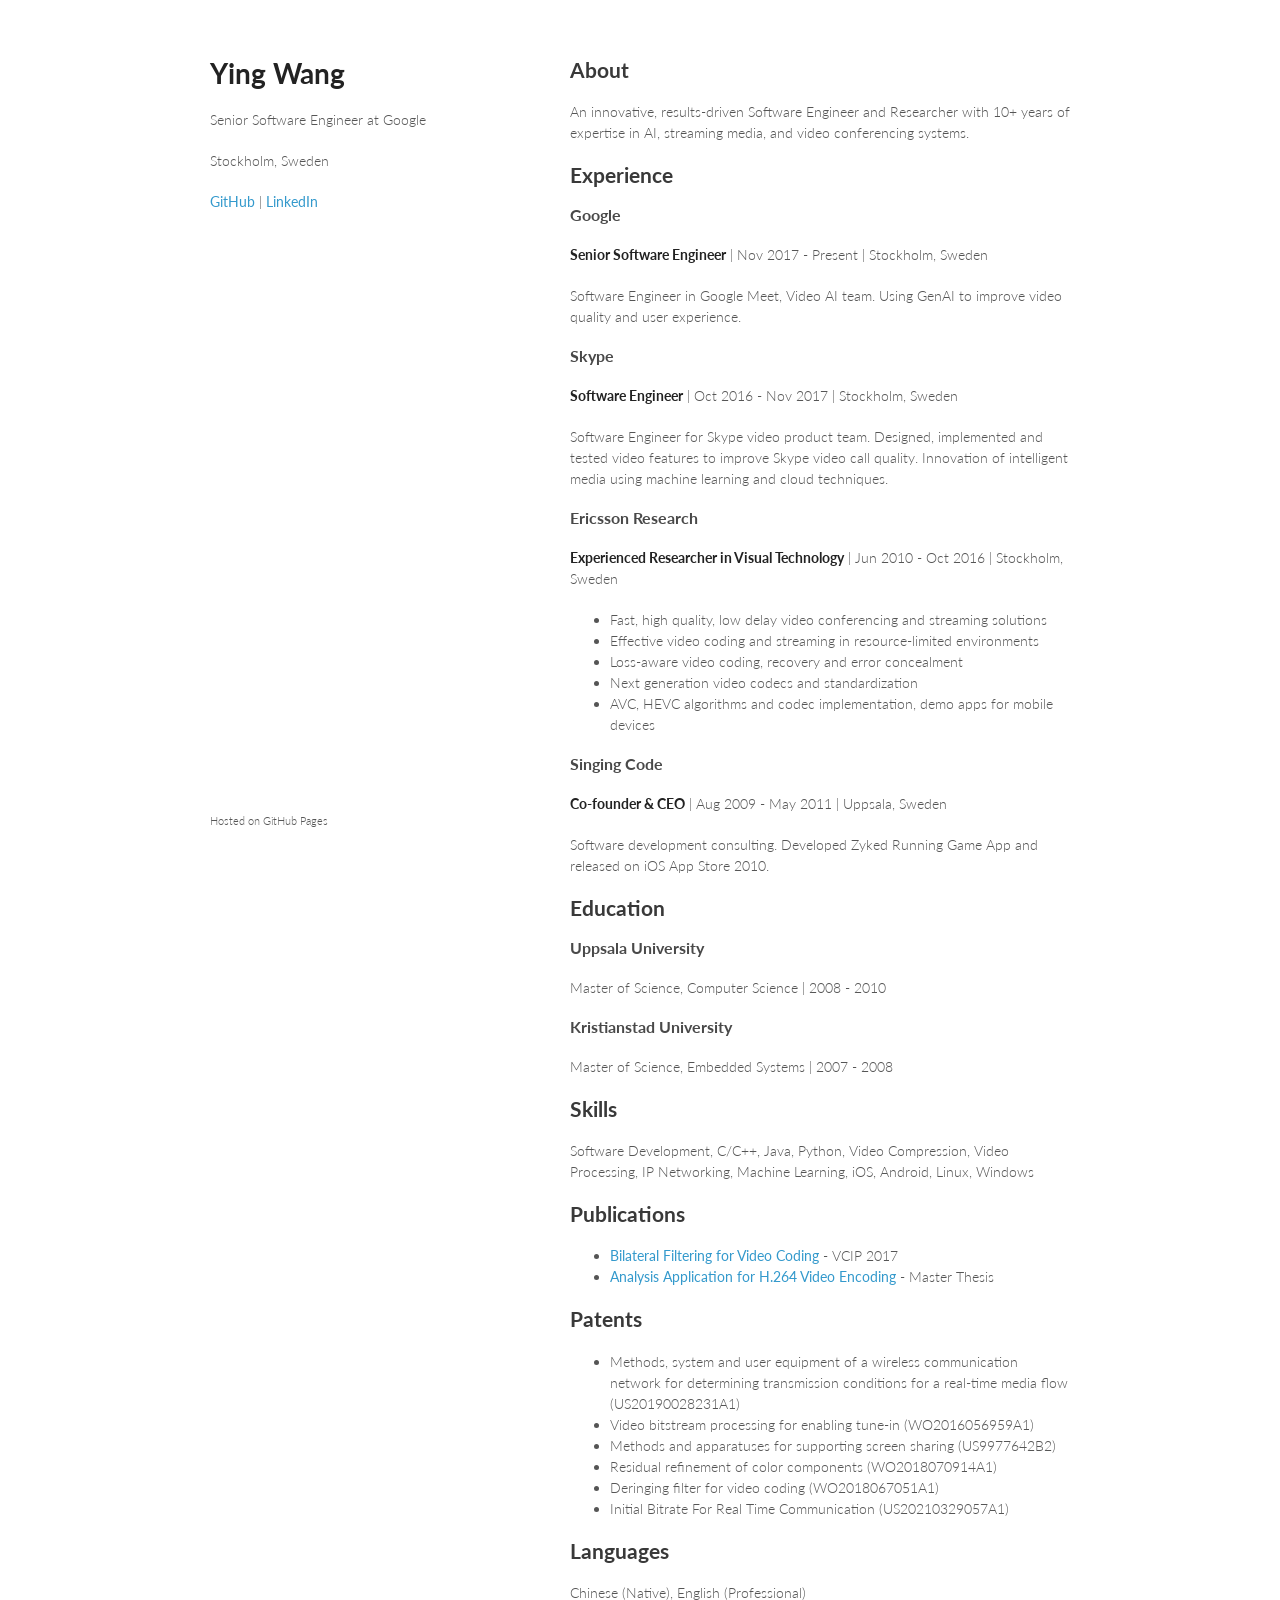
==== index.html @ f63a9520 "Remove bold from VCIP link so it shows as blue link color Co-Authored-By: Claude Opus 4.6 <noreply@a" ====
<!doctype html>
<html>
  <head>
    <meta charset="utf-8">
    <meta http-equiv="X-UA-Compatible" content="chrome=1">
    <title>Ying Wang - Senior Software Engineer at Google</title>

    <link rel="stylesheet" href="stylesheets/styles.css">
    <link rel="stylesheet" href="stylesheets/pygment_trac.css">
    <meta name="viewport" content="width=device-width, initial-scale=1, user-scalable=no">
    <meta name="description" content="Ying Wang - Senior Software Engineer at Google specializing in AI, streaming media, and video conferencing systems.">
    <!--[if lt IE 9]>
    <script src="//html5shiv.googlecode.com/svn/trunk/html5.js"></script>
    <![endif]-->
    <script async src="https://pagead2.googlesyndication.com/pagead/js/adsbygoogle.js?client=ca-pub-5454343993694013"
     crossorigin="anonymous"></script>
  </head>
  <body>
    <div class="wrapper">
      <header>
        <h1>Ying Wang</h1>
        <p>Senior Software Engineer at Google</p>
        <p>Stockholm, Sweden</p>

        <p class="view"><a href="https://github.com/yingwang">GitHub</a> | <a href="https://www.linkedin.com/in/yingwanggg/">LinkedIn</a></p>
      </header>
      <section>
        <h2>About</h2>
        <p>An innovative, results-driven Software Engineer and Researcher with 10+ years of expertise in AI, streaming media, and video conferencing systems.</p>

        <h2>Experience</h2>

        <h3>Google</h3>
        <p><strong>Senior Software Engineer</strong> | Nov 2017 - Present | Stockholm, Sweden</p>
        <p>Software Engineer in Google Meet, Video AI team. Using GenAI to improve video quality and user experience.</p>

        <h3>Skype</h3>
        <p><strong>Software Engineer</strong> | Oct 2016 - Nov 2017 | Stockholm, Sweden</p>
        <p>Software Engineer for Skype video product team. Designed, implemented and tested video features to improve Skype video call quality. Innovation of intelligent media using machine learning and cloud techniques.</p>

        <h3>Ericsson Research</h3>
        <p><strong>Experienced Researcher in Visual Technology</strong> | Jun 2010 - Oct 2016 | Stockholm, Sweden</p>
        <ul>
          <li>Fast, high quality, low delay video conferencing and streaming solutions</li>
          <li>Effective video coding and streaming in resource-limited environments</li>
          <li>Loss-aware video coding, recovery and error concealment</li>
          <li>Next generation video codecs and standardization</li>
          <li>AVC, HEVC algorithms and codec implementation, demo apps for mobile devices</li>
        </ul>

        <h3>Singing Code</h3>
        <p><strong>Co-founder & CEO</strong> | Aug 2009 - May 2011 | Uppsala, Sweden</p>
        <p>Software development consulting. Developed Zyked Running Game App and released on iOS App Store 2010.</p>

        <h2>Education</h2>

        <h3>Uppsala University</h3>
        <p>Master of Science, Computer Science | 2008 - 2010</p>

        <h3>Kristianstad University</h3>
        <p>Master of Science, Embedded Systems | 2007 - 2008</p>

        <h2>Skills</h2>
        <p>Software Development, C/C++, Java, Python, Video Compression, Video Processing, IP Networking, Machine Learning, iOS, Android, Linux, Windows</p>

        <h2>Publications</h2>
        <ul>
          <li><a href="https://ieeexplore.ieee.org/document/8305038">Bilateral Filtering for Video Coding</a> - VCIP 2017</li>
          <li><a href="https://www.diva-portal.org/smash/get/diva2:369751/FULLTEXT01.pdf">Analysis Application for H.264 Video Encoding</a> - Master Thesis</li>
        </ul>

        <h2>Patents</h2>
        <ul>
          <li>Methods, system and user equipment of a wireless communication network for determining transmission conditions for a real-time media flow (US20190028231A1)</li>
          <li>Video bitstream processing for enabling tune-in (WO2016056959A1)</li>
          <li>Methods and apparatuses for supporting screen sharing (US9977642B2)</li>
          <li>Residual refinement of color components (WO2018070914A1)</li>
          <li>Deringing filter for video coding (WO2018067051A1)</li>
          <li>Initial Bitrate For Real Time Communication (US20210329057A1)</li>
        </ul>

        <h2>Languages</h2>
        <p>Chinese (Native), English (Professional)</p>

      </section>
      <footer>
        <p><small>Hosted on GitHub Pages</small></p>
      </footer>
    </div>
    <script src="javascripts/scale.fix.js"></script>
  </body>
</html>
---- stylesheets/styles.css ----
@import url(https://fonts.googleapis.com/css?family=Lato:300italic,700italic,300,700);

body {
  padding:50px;
  font:14px/1.5 Lato, "Helvetica Neue", Helvetica, Arial, sans-serif;
  color:#555;
  font-weight:300;
}

h1, h2, h3, h4, h5, h6 {
  color:#222;
  margin:0 0 20px;
}

p, ul, ol, table, pre, dl {
  margin:0 0 20px;
}

h1, h2, h3 {
  line-height:1.1;
}

h1 {
  font-size:28px;
}

h2 {
  color:#393939;
}

h3, h4, h5, h6 {
  color:#494949;
}

a {
  color:#39c;
  font-weight:400;
  text-decoration:none;
}

a small {
  font-size:11px;
  color:#555;
  margin-top:-0.6em;
  display:block;
}

.wrapper {
  width:860px;
  margin:0 auto;
}

blockquote {
  border-left:1px solid #e5e5e5;
  margin:0;
  padding:0 0 0 20px;
  font-style:italic;
}

code, pre {
  font-family:Monaco, Bitstream Vera Sans Mono, Lucida Console, Terminal;
  color:#333;
  font-size:12px;
}

pre {
  padding:8px 15px;
  background: #f8f8f8;  
  border-radius:5px;
  border:1px solid #e5e5e5;
  overflow-x: auto;
}

table {
  width:100%;
  border-collapse:collapse;
}

th, td {
  text-align:left;
  padding:5px 10px;
  border-bottom:1px solid #e5e5e5;
}

dt {
  color:#444;
  font-weight:700;
}

th {
  color:#444;
}

img {
  max-width:100%;
}

header {
  width:270px;
  float:left;
  position:fixed;
}

header ul {
  list-style:none;
  height:40px;
  
  padding:0;
  
  background: #eee;
  background: -moz-linear-gradient(top, #f8f8f8 0%, #dddddd 100%);
  background: -webkit-gradient(linear, left top, left bottom, color-stop(0%,#f8f8f8), color-stop(100%,#dddddd));
  background: -webkit-linear-gradient(top, #f8f8f8 0%,#dddddd 100%);
  background: -o-linear-gradient(top, #f8f8f8 0%,#dddddd 100%);
  background: -ms-linear-gradient(top, #f8f8f8 0%,#dddddd 100%);
  background: linear-gradient(top, #f8f8f8 0%,#dddddd 100%);
  
  border-radius:5px;
  border:1px solid #d2d2d2;
  box-shadow:inset #fff 0 1px 0, inset rgba(0,0,0,0.03) 0 -1px 0;
  width:270px;
}

header li {
  width:89px;
  float:left;
  border-right:1px solid #d2d2d2;
  height:40px;
}

header ul a {
  line-height:1;
  font-size:11px;
  color:#666;
  display:block;
  text-align:center;
  padding-top:6px;
  height:40px;
}

strong {
  color:#222;
  font-weight:700;
}

header ul li + li {
  width:88px;
  border-left:1px solid #fff;
}

header ul li + li + li {
  border-right:none;
  width:89px;
}

header ul a strong {
  font-size:14px;
  display:block;
  color:#222;
}

section {
  width:500px;
  float:right;
  padding-bottom:50px;
}

small {
  font-size:11px;
}

hr {
  border:0;
  background:#e5e5e5;
  height:1px;
  margin:0 0 20px;
}

footer {
  width:270px;
  float:left;
  position:fixed;
  bottom:50px;
}

@media print, screen and (max-width: 960px) {
  
  div.wrapper {
    width:auto;
    margin:0;
  }
  
  header, section, footer {
    float:none;
    position:static;
    width:auto;
  }
  
  header {
    padding-right:320px;
  }
  
  section {
    border:1px solid #e5e5e5;
    border-width:1px 0;
    padding:20px 0;
    margin:0 0 20px;
  }
  
  header a small {
    display:inline;
  }
  
  header ul {
    position:absolute;
    right:50px;
    top:52px;
  }
}

@media print, screen and (max-width: 720px) {
  body {
    word-wrap:break-word;
  }
  
  header {
    padding:0;
  }
  
  header ul, header p.view {
    position:static;
  }
  
  pre, code {
    word-wrap:normal;
  }
}

@media print, screen and (max-width: 480px) {
  body {
    padding:15px;
  }
  
  header ul {
    display:none;
  }
}

@media print {
  body {
    padding:0.4in;
    font-size:12pt;
    color:#444;
  }
}
---- stylesheets/pygment_trac.css ----
.highlight  { background: #ffffff; }
.highlight .c { color: #999988; font-style: italic } /* Comment */
.highlight .err { color: #a61717; background-color: #e3d2d2 } /* Error */
.highlight .k { font-weight: bold } /* Keyword */
.highlight .o { font-weight: bold } /* Operator */
.highlight .cm { color: #999988; font-style: italic } /* Comment.Multiline */
.highlight .cp { color: #999999; font-weight: bold } /* Comment.Preproc */
.highlight .c1 { color: #999988; font-style: italic } /* Comment.Single */
.highlight .cs { color: #999999; font-weight: bold; font-style: italic } /* Comment.Special */
.highlight .gd { color: #000000; background-color: #ffdddd } /* Generic.Deleted */
.highlight .gd .x { color: #000000; background-color: #ffaaaa } /* Generic.Deleted.Specific */
.highlight .ge { font-style: italic } /* Generic.Emph */
.highlight .gr { color: #aa0000 } /* Generic.Error */
.highlight .gh { color: #999999 } /* Generic.Heading */
.highlight .gi { color: #000000; background-color: #ddffdd } /* Generic.Inserted */
.highlight .gi .x { color: #000000; background-color: #aaffaa } /* Generic.Inserted.Specific */
.highlight .go { color: #888888 } /* Generic.Output */
.highlight .gp { color: #555555 } /* Generic.Prompt */
.highlight .gs { font-weight: bold } /* Generic.Strong */
.highlight .gu { color: #800080; font-weight: bold; } /* Generic.Subheading */
.highlight .gt { color: #aa0000 } /* Generic.Traceback */
.highlight .kc { font-weight: bold } /* Keyword.Constant */
.highlight .kd { font-weight: bold } /* Keyword.Declaration */
.highlight .kn { font-weight: bold } /* Keyword.Namespace */
.highlight .kp { font-weight: bold } /* Keyword.Pseudo */
.highlight .kr { font-weight: bold } /* Keyword.Reserved */
.highlight .kt { color: #445588; font-weight: bold } /* Keyword.Type */
.highlight .m { color: #009999 } /* Literal.Number */
.highlight .s { color: #d14 } /* Literal.String */
.highlight .na { color: #008080 } /* Name.Attribute */
.highlight .nb { color: #0086B3 } /* Name.Builtin */
.highlight .nc { color: #445588; font-weight: bold } /* Name.Class */
.highlight .no { color: #008080 } /* Name.Constant */
.highlight .ni { color: #800080 } /* Name.Entity */
.highlight .ne { color: #990000; font-weight: bold } /* Name.Exception */
.highlight .nf { color: #990000; font-weight: bold } /* Name.Function */
.highlight .nn { color: #555555 } /* Name.Namespace */
.highlight .nt { color: #000080 } /* Name.Tag */
.highlight .nv { color: #008080 } /* Name.Variable */
.highlight .ow { font-weight: bold } /* Operator.Word */
.highlight .w { color: #bbbbbb } /* Text.Whitespace */
.highlight .mf { color: #009999 } /* Literal.Number.Float */
.highlight .mh { color: #009999 } /* Literal.Number.Hex */
.highlight .mi { color: #009999 } /* Literal.Number.Integer */
.highlight .mo { color: #009999 } /* Literal.Number.Oct */
.highlight .sb { color: #d14 } /* Literal.String.Backtick */
.highlight .sc { color: #d14 } /* Literal.String.Char */
.highlight .sd { color: #d14 } /* Literal.String.Doc */
.highlight .s2 { color: #d14 } /* Literal.String.Double */
.highlight .se { color: #d14 } /* Literal.String.Escape */
.highlight .sh { color: #d14 } /* Literal.String.Heredoc */
.highlight .si { color: #d14 } /* Literal.String.Interpol */
.highlight .sx { color: #d14 } /* Literal.String.Other */
.highlight .sr { color: #009926 } /* Literal.String.Regex */
.highlight .s1 { color: #d14 } /* Literal.String.Single */
.highlight .ss { color: #990073 } /* Literal.String.Symbol */
.highlight .bp { color: #999999 } /* Name.Builtin.Pseudo */
.highlight .vc { color: #008080 } /* Name.Variable.Class */
.highlight .vg { color: #008080 } /* Name.Variable.Global */
.highlight .vi { color: #008080 } /* Name.Variable.Instance */
.highlight .il { color: #009999 } /* Literal.Number.Integer.Long */

.type-csharp .highlight .k { color: #0000FF }
.type-csharp .highlight .kt { color: #0000FF }
.type-csharp .highlight .nf { color: #000000; font-weight: normal }
.type-csharp .highlight .nc { color: #2B91AF }
.type-csharp .highlight .nn { color: #000000 }
.type-csharp .highlight .s { color: #A31515 }
.type-csharp .highlight .sc { color: #A31515 }
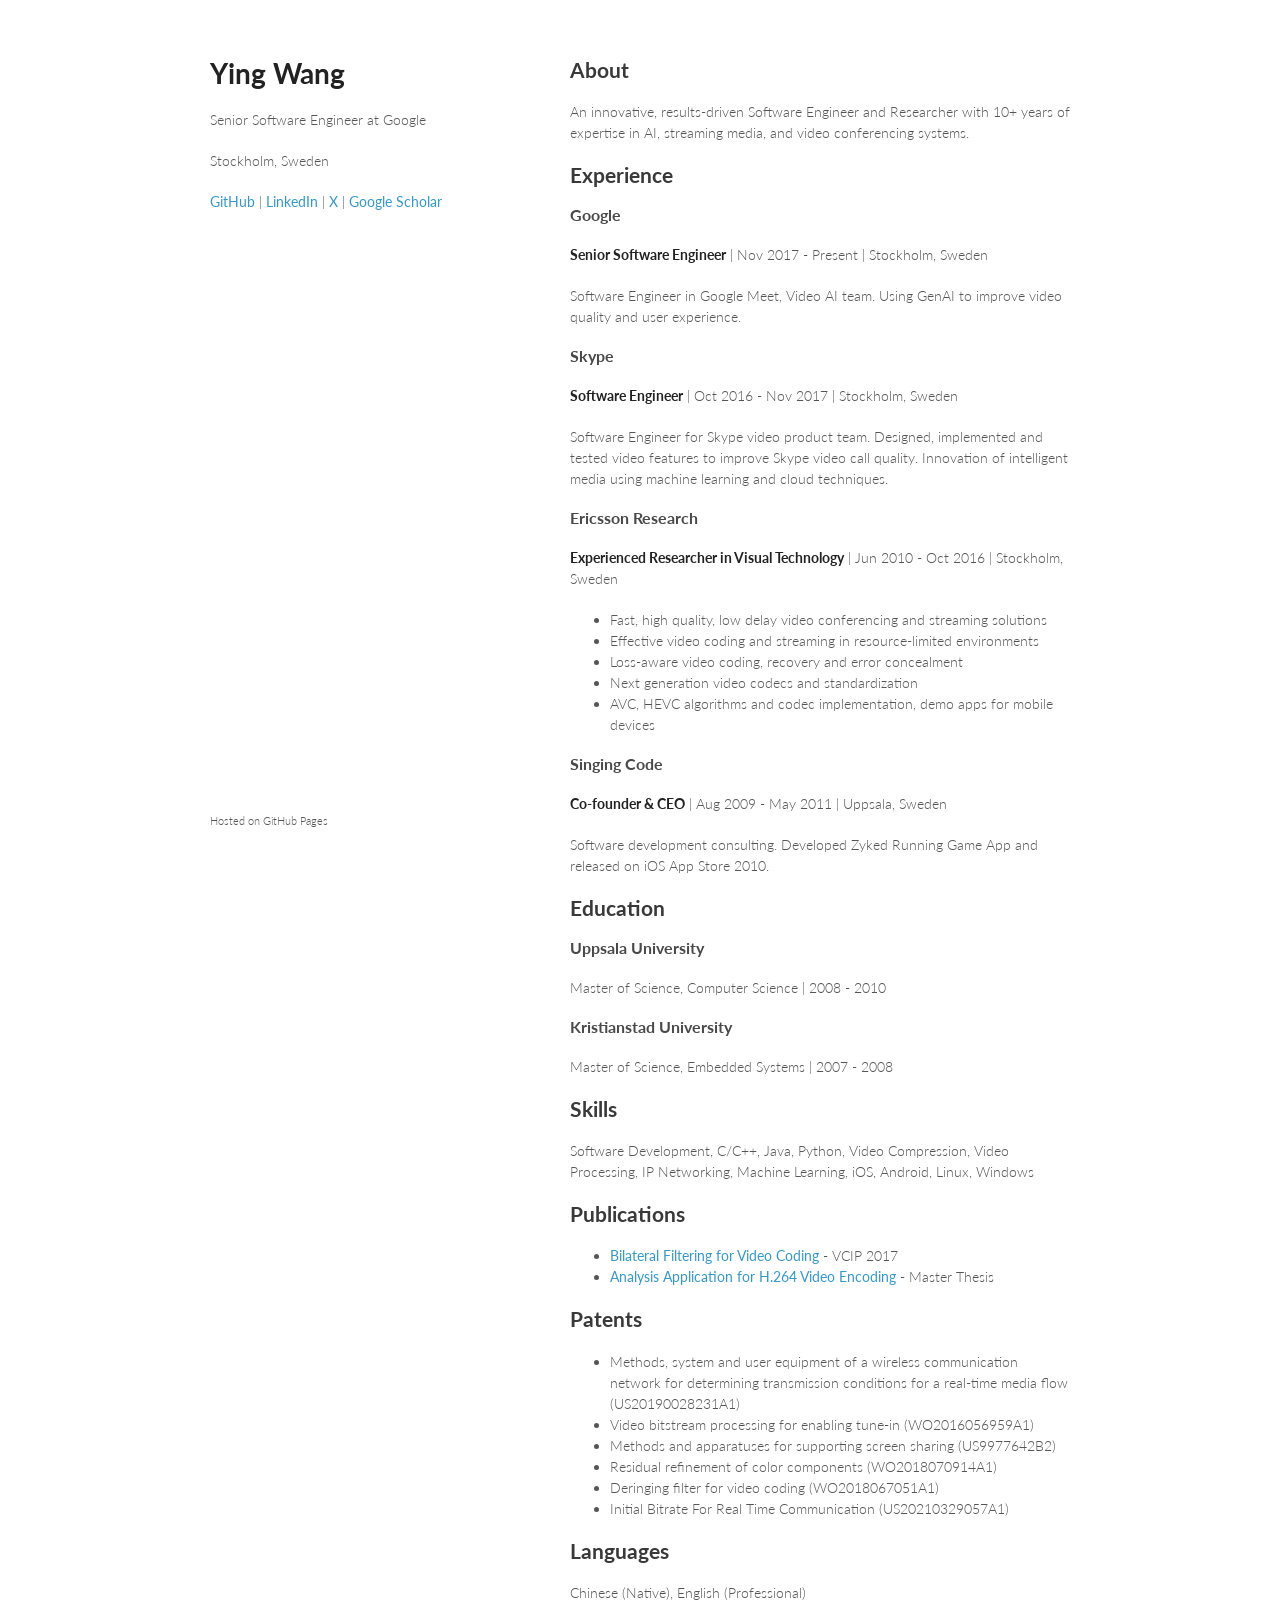
==== commit 52f9e074: "Add X and Google Scholar links to header Co-Authored-By: Claude Opus 4.6 <noreply@anthropic.com>" ====
--- a/index.html
+++ b/index.html
@@ -22,7 +22,7 @@
         <p>Senior Software Engineer at Google</p>
         <p>Stockholm, Sweden</p>
 
-        <p class="view"><a href="https://github.com/yingwang">GitHub</a> | <a href="https://www.linkedin.com/in/yingwanggg/">LinkedIn</a></p>
+        <p class="view"><a href="https://github.com/yingwang">GitHub</a> | <a href="https://www.linkedin.com/in/yingwanggg/">LinkedIn</a> | <a href="https://x.com/ying_wang">X</a> | <a href="https://scholar.google.com/citations?user=zUJfciUAAAAJ&hl=en">Google Scholar</a></p>
       </header>
       <section>
         <h2>About</h2>
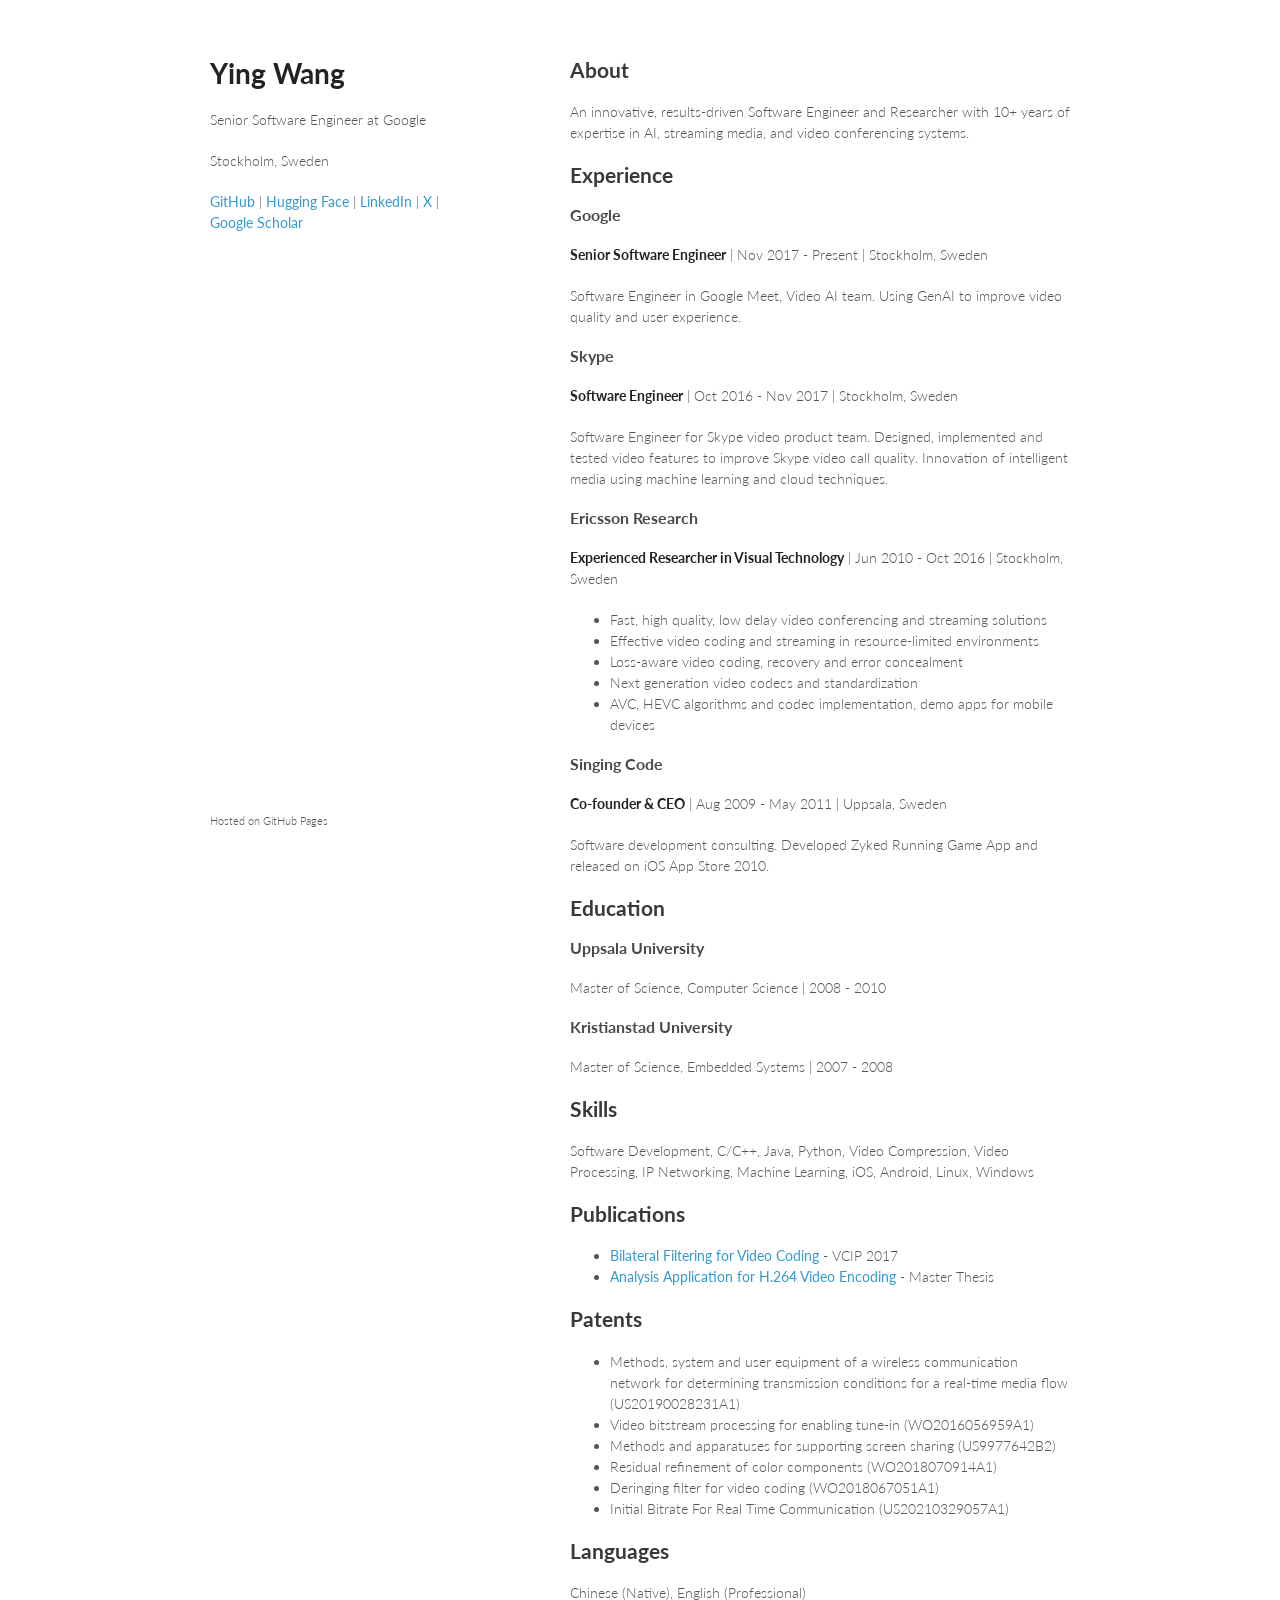
==== commit 58ba6c52: "Add Hugging Face profile link" ====
--- a/index.html
+++ b/index.html
@@ -22,7 +22,7 @@
         <p>Senior Software Engineer at Google</p>
         <p>Stockholm, Sweden</p>
 
-        <p class="view"><a href="https://github.com/yingwang">GitHub</a> | <a href="https://www.linkedin.com/in/yingwanggg/">LinkedIn</a> | <a href="https://x.com/ying_wang">X</a> | <a href="https://scholar.google.com/citations?user=zUJfciUAAAAJ&hl=en">Google Scholar</a></p>
+        <p class="view"><a href="https://github.com/yingwang">GitHub</a> | <a href="https://huggingface.co/xingqiwang">Hugging Face</a> | <a href="https://www.linkedin.com/in/yingwanggg/">LinkedIn</a> | <a href="https://x.com/ying_wang">X</a> | <a href="https://scholar.google.com/citations?user=zUJfciUAAAAJ&hl=en">Google Scholar</a></p>
       </header>
       <section>
         <h2>About</h2>
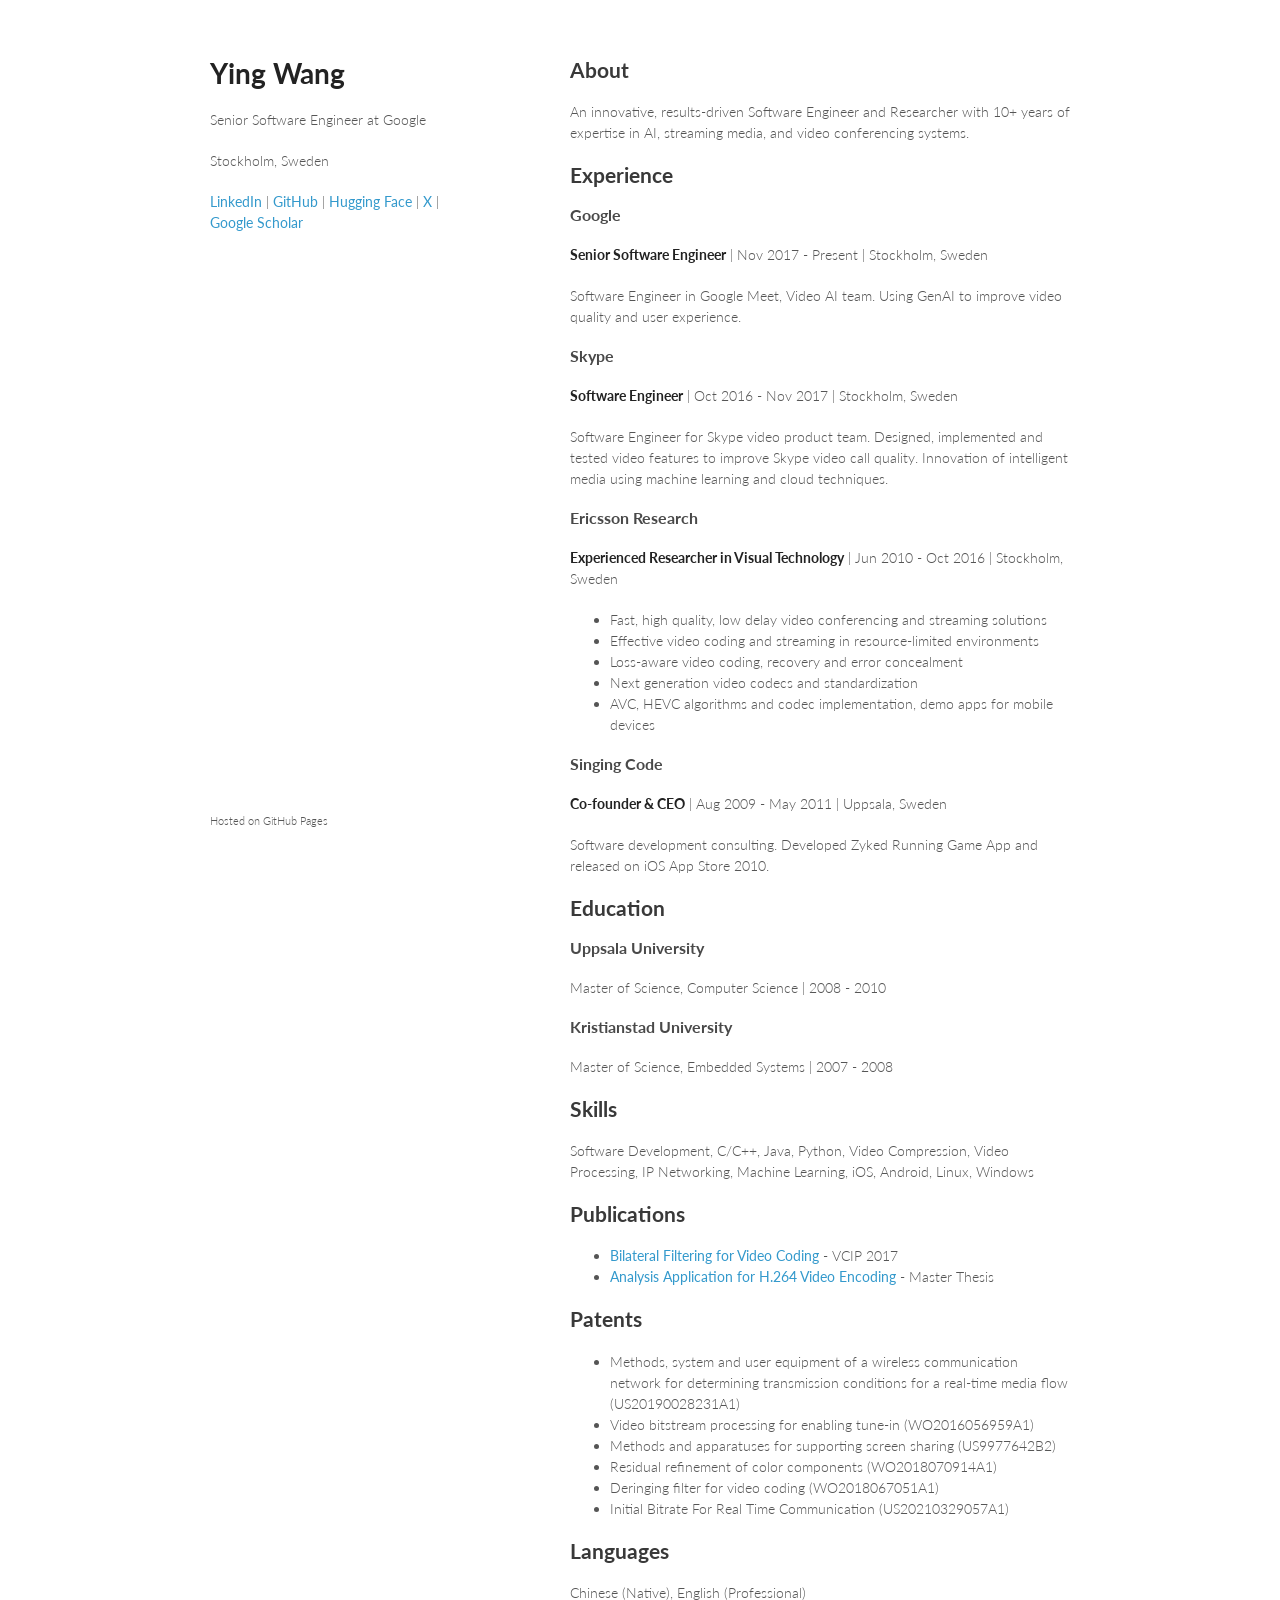
==== commit e2639481: "Reorder profile links: LinkedIn and GitHub first" ====
--- a/index.html
+++ b/index.html
@@ -22,7 +22,7 @@
         <p>Senior Software Engineer at Google</p>
         <p>Stockholm, Sweden</p>
 
-        <p class="view"><a href="https://github.com/yingwang">GitHub</a> | <a href="https://huggingface.co/xingqiwang">Hugging Face</a> | <a href="https://www.linkedin.com/in/yingwanggg/">LinkedIn</a> | <a href="https://x.com/ying_wang">X</a> | <a href="https://scholar.google.com/citations?user=zUJfciUAAAAJ&hl=en">Google Scholar</a></p>
+        <p class="view"><a href="https://www.linkedin.com/in/yingwanggg/">LinkedIn</a> | <a href="https://github.com/yingwang">GitHub</a> | <a href="https://huggingface.co/xingqiwang">Hugging Face</a> | <a href="https://x.com/ying_wang">X</a> | <a href="https://scholar.google.com/citations?user=zUJfciUAAAAJ&hl=en">Google Scholar</a></p>
       </header>
       <section>
         <h2>About</h2>
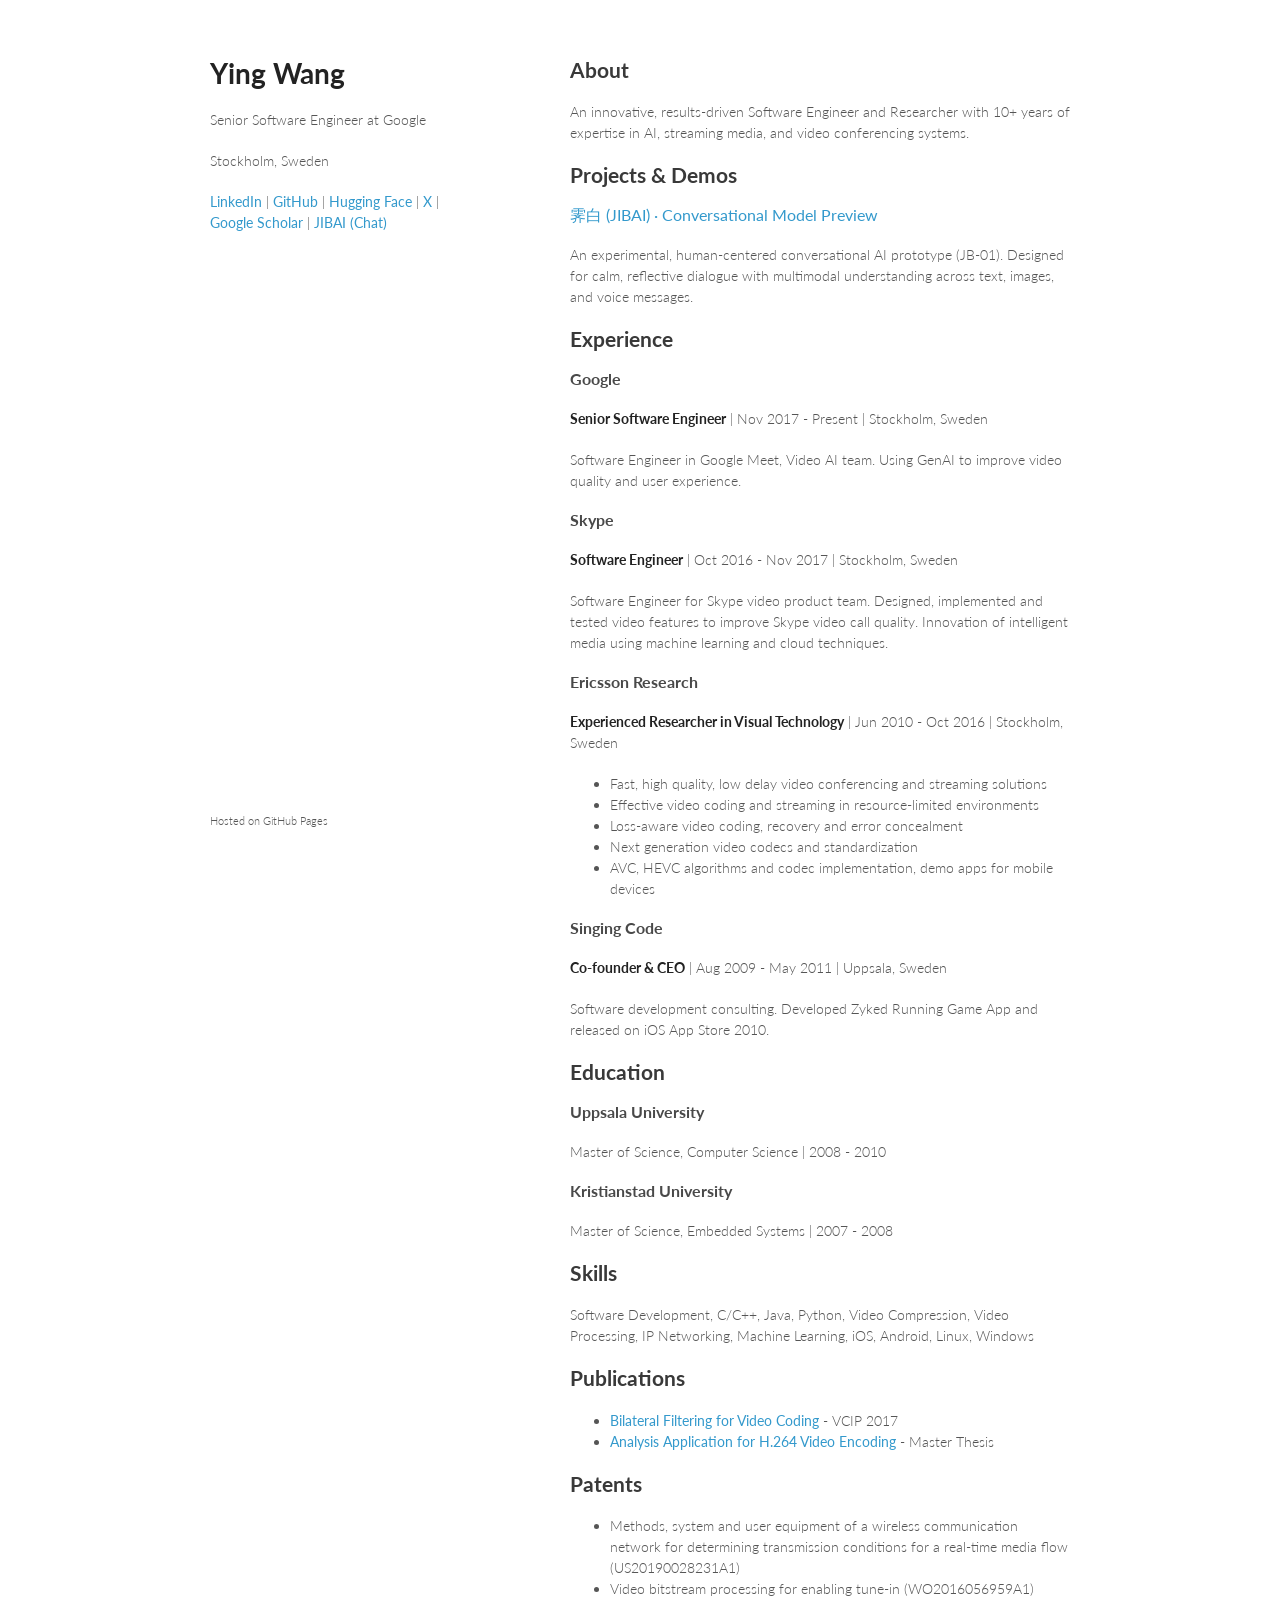
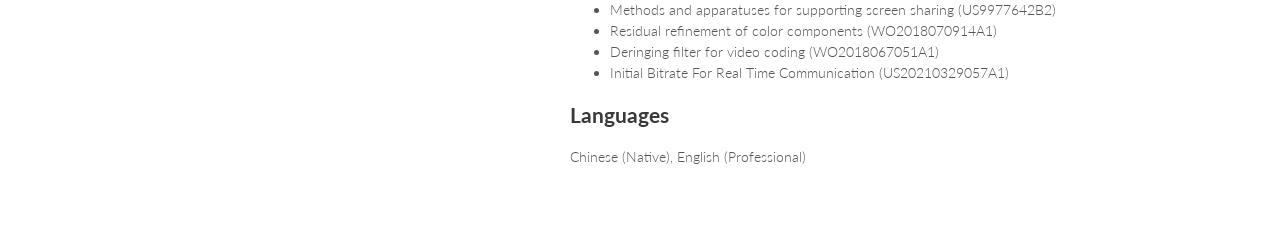
==== commit f6dd42ac: "feat: add JIBAI conversational model preview to projects and navigation" ====
--- a/index.html
+++ b/index.html
@@ -22,11 +22,15 @@
         <p>Senior Software Engineer at Google</p>
         <p>Stockholm, Sweden</p>
 
-        <p class="view"><a href="https://www.linkedin.com/in/yingwanggg/">LinkedIn</a> | <a href="https://github.com/yingwang">GitHub</a> | <a href="https://huggingface.co/xingqiwang">Hugging Face</a> | <a href="https://x.com/ying_wang">X</a> | <a href="https://scholar.google.com/citations?user=zUJfciUAAAAJ&hl=en">Google Scholar</a></p>
+        <p class="view"><a href="https://www.linkedin.com/in/yingwanggg/">LinkedIn</a> | <a href="https://github.com/yingwang">GitHub</a> | <a href="https://huggingface.co/xingqiwang">Hugging Face</a> | <a href="https://x.com/ying_wang">X</a> | <a href="https://scholar.google.com/citations?user=zUJfciUAAAAJ&hl=en">Google Scholar</a> | <a href="https://chat.yingwang.dev/">JIBAI (Chat)</a></p>
       </header>
       <section>
         <h2>About</h2>
         <p>An innovative, results-driven Software Engineer and Researcher with 10+ years of expertise in AI, streaming media, and video conferencing systems.</p>
+
+        <h2>Projects &amp; Demos</h2>
+        <h3><a href="https://chat.yingwang.dev/">霁白 (JIBAI) · Conversational Model Preview</a></h3>
+        <p>An experimental, human-centered conversational AI prototype (JB-01). Designed for calm, reflective dialogue with multimodal understanding across text, images, and voice messages.</p>
 
         <h2>Experience</h2>
 
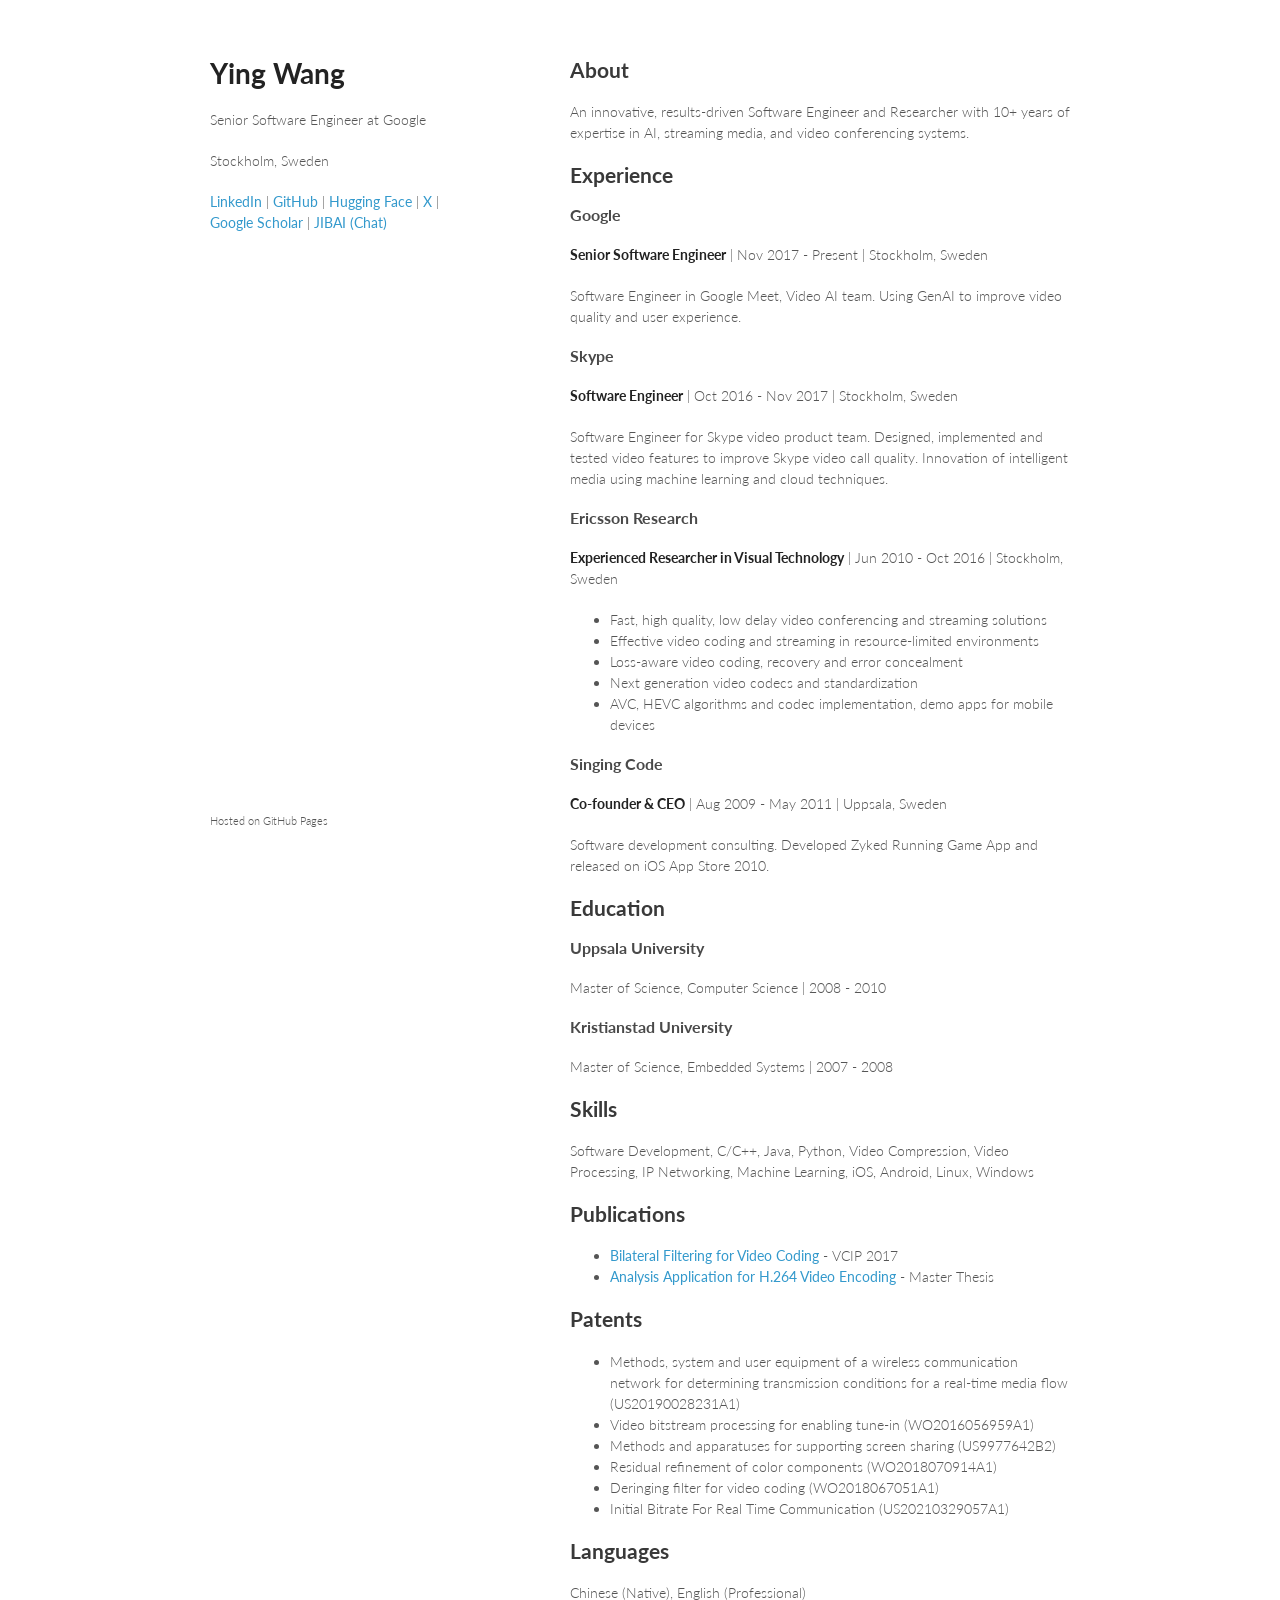
==== commit db25c500: "fix: keep JIBAI link only in header navigation" ====
--- a/index.html
+++ b/index.html
@@ -27,10 +27,6 @@
       <section>
         <h2>About</h2>
         <p>An innovative, results-driven Software Engineer and Researcher with 10+ years of expertise in AI, streaming media, and video conferencing systems.</p>
-
-        <h2>Projects &amp; Demos</h2>
-        <h3><a href="https://chat.yingwang.dev/">霁白 (JIBAI) · Conversational Model Preview</a></h3>
-        <p>An experimental, human-centered conversational AI prototype (JB-01). Designed for calm, reflective dialogue with multimodal understanding across text, images, and voice messages.</p>
 
         <h2>Experience</h2>
 
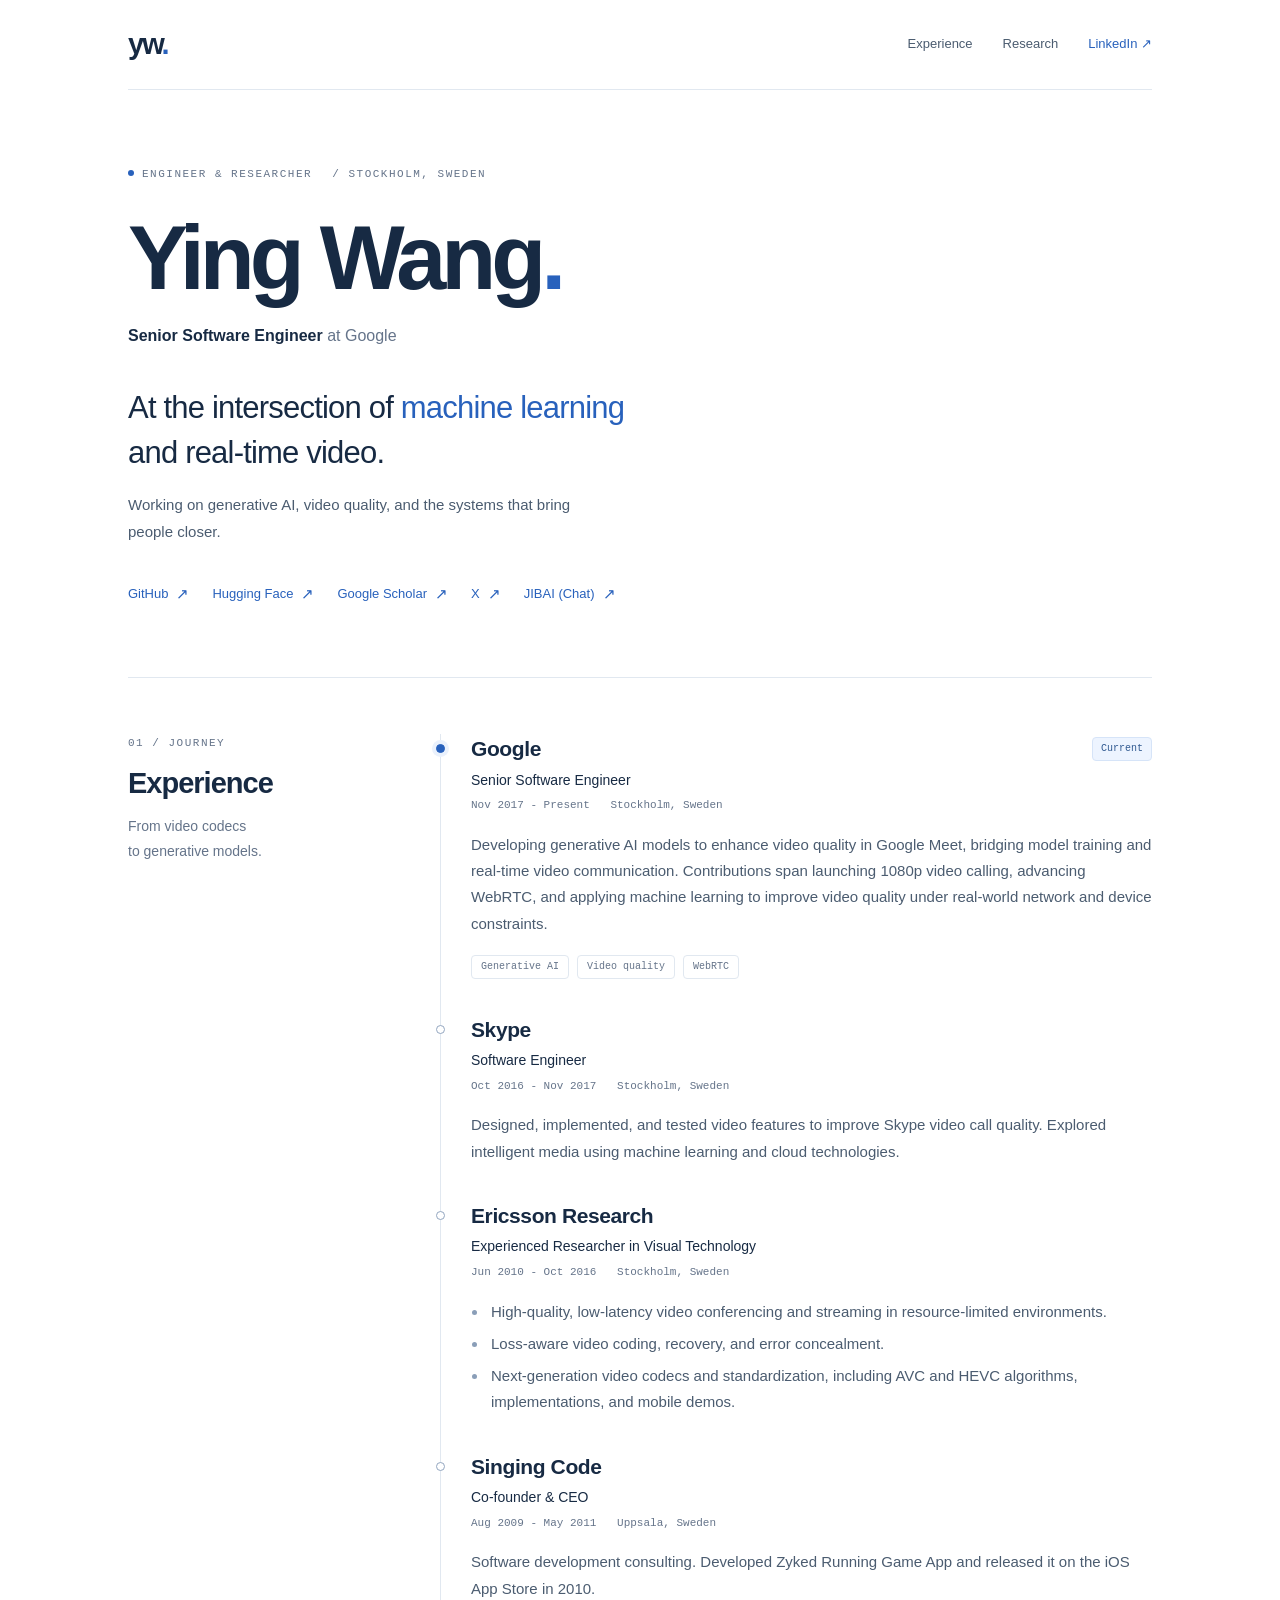
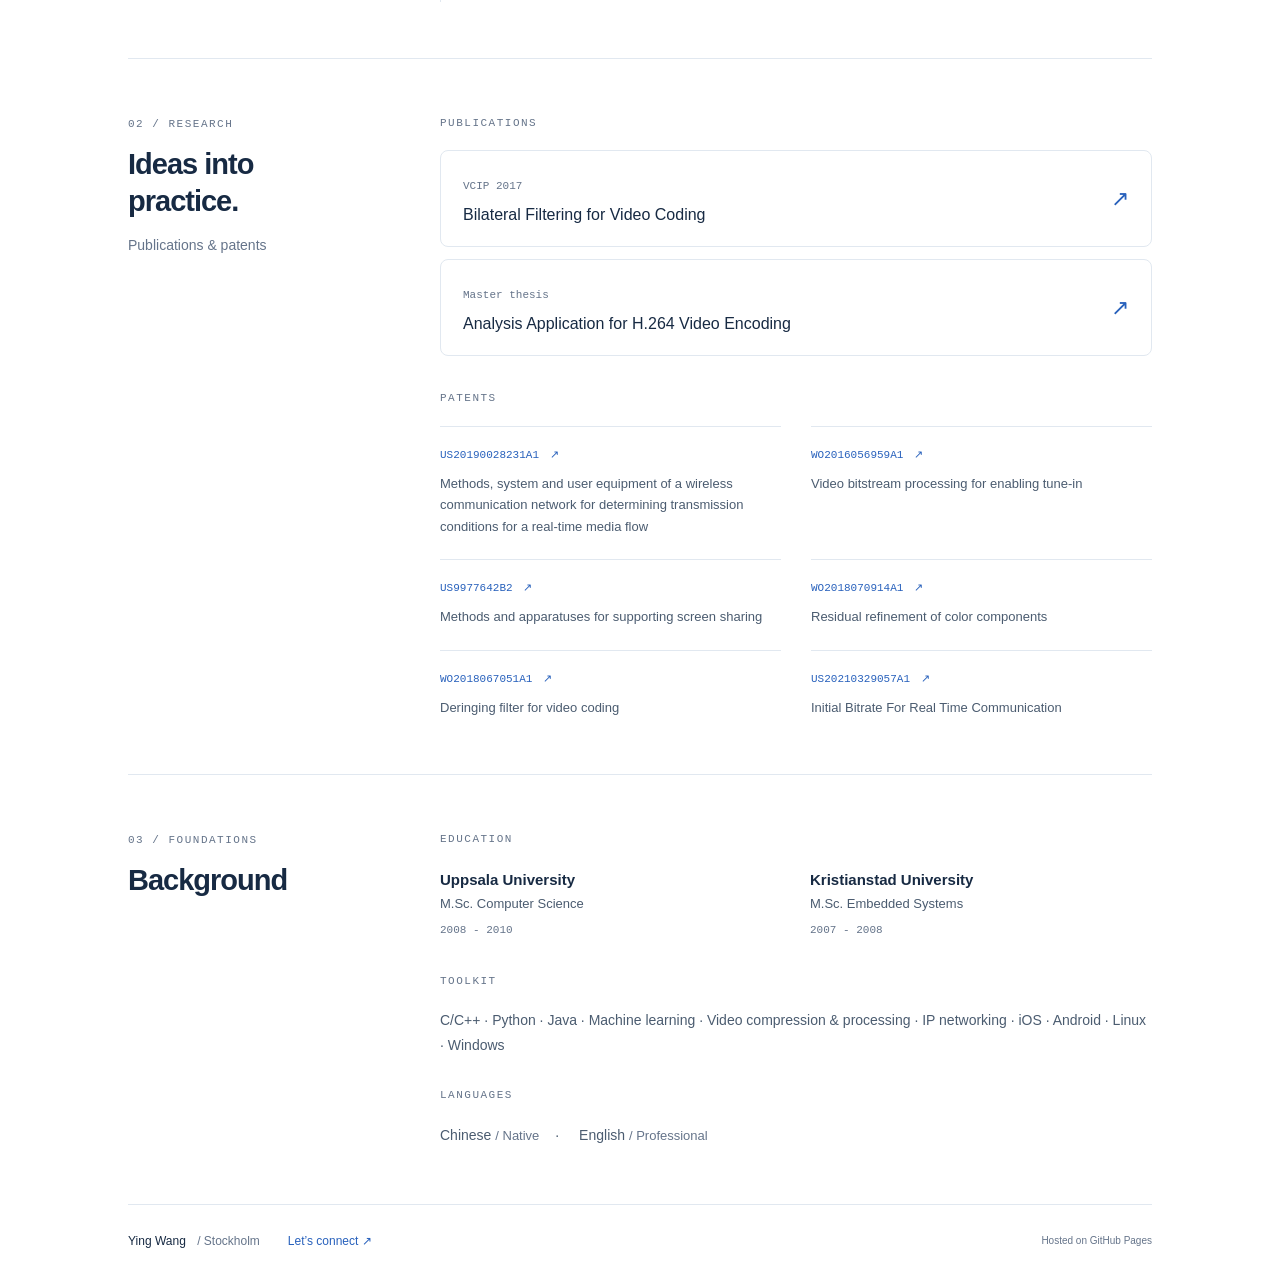
==== commit 0d2f4e15: "更新个人网站设计、工作经历与专利链接" ====
--- a/index.html
+++ b/index.html
@@ -1,92 +1,75 @@
 <!doctype html>
-<html>
-  <head>
-    <meta charset="utf-8">
-    <meta http-equiv="X-UA-Compatible" content="chrome=1">
-    <title>Ying Wang - Senior Software Engineer at Google</title>
-
-    <link rel="stylesheet" href="stylesheets/styles.css">
-    <link rel="stylesheet" href="stylesheets/pygment_trac.css">
-    <meta name="viewport" content="width=device-width, initial-scale=1, user-scalable=no">
-    <meta name="description" content="Ying Wang - Senior Software Engineer at Google specializing in AI, streaming media, and video conferencing systems.">
-    <!--[if lt IE 9]>
-    <script src="//html5shiv.googlecode.com/svn/trunk/html5.js"></script>
-    <![endif]-->
-    <script async src="https://pagead2.googlesyndication.com/pagead/js/adsbygoogle.js?client=ca-pub-5454343993694013"
-     crossorigin="anonymous"></script>
-  </head>
-  <body>
-    <div class="wrapper">
-      <header>
-        <h1>Ying Wang</h1>
-        <p>Senior Software Engineer at Google</p>
-        <p>Stockholm, Sweden</p>
-
-        <p class="view"><a href="https://www.linkedin.com/in/yingwanggg/">LinkedIn</a> | <a href="https://github.com/yingwang">GitHub</a> | <a href="https://huggingface.co/xingqiwang">Hugging Face</a> | <a href="https://x.com/ying_wang">X</a> | <a href="https://scholar.google.com/citations?user=zUJfciUAAAAJ&hl=en">Google Scholar</a> | <a href="https://chat.yingwang.dev/">JIBAI (Chat)</a></p>
-      </header>
-      <section>
-        <h2>About</h2>
-        <p>An innovative, results-driven Software Engineer and Researcher with 10+ years of expertise in AI, streaming media, and video conferencing systems.</p>
-
-        <h2>Experience</h2>
-
-        <h3>Google</h3>
-        <p><strong>Senior Software Engineer</strong> | Nov 2017 - Present | Stockholm, Sweden</p>
-        <p>Software Engineer in Google Meet, Video AI team. Using GenAI to improve video quality and user experience.</p>
-
-        <h3>Skype</h3>
-        <p><strong>Software Engineer</strong> | Oct 2016 - Nov 2017 | Stockholm, Sweden</p>
-        <p>Software Engineer for Skype video product team. Designed, implemented and tested video features to improve Skype video call quality. Innovation of intelligent media using machine learning and cloud techniques.</p>
-
-        <h3>Ericsson Research</h3>
-        <p><strong>Experienced Researcher in Visual Technology</strong> | Jun 2010 - Oct 2016 | Stockholm, Sweden</p>
-        <ul>
-          <li>Fast, high quality, low delay video conferencing and streaming solutions</li>
-          <li>Effective video coding and streaming in resource-limited environments</li>
-          <li>Loss-aware video coding, recovery and error concealment</li>
-          <li>Next generation video codecs and standardization</li>
-          <li>AVC, HEVC algorithms and codec implementation, demo apps for mobile devices</li>
-        </ul>
-
-        <h3>Singing Code</h3>
-        <p><strong>Co-founder & CEO</strong> | Aug 2009 - May 2011 | Uppsala, Sweden</p>
-        <p>Software development consulting. Developed Zyked Running Game App and released on iOS App Store 2010.</p>
-
-        <h2>Education</h2>
-
-        <h3>Uppsala University</h3>
-        <p>Master of Science, Computer Science | 2008 - 2010</p>
-
-        <h3>Kristianstad University</h3>
-        <p>Master of Science, Embedded Systems | 2007 - 2008</p>
-
-        <h2>Skills</h2>
-        <p>Software Development, C/C++, Java, Python, Video Compression, Video Processing, IP Networking, Machine Learning, iOS, Android, Linux, Windows</p>
-
-        <h2>Publications</h2>
-        <ul>
-          <li><a href="https://ieeexplore.ieee.org/document/8305038">Bilateral Filtering for Video Coding</a> - VCIP 2017</li>
-          <li><a href="https://www.diva-portal.org/smash/get/diva2:369751/FULLTEXT01.pdf">Analysis Application for H.264 Video Encoding</a> - Master Thesis</li>
-        </ul>
-
-        <h2>Patents</h2>
-        <ul>
-          <li>Methods, system and user equipment of a wireless communication network for determining transmission conditions for a real-time media flow (US20190028231A1)</li>
-          <li>Video bitstream processing for enabling tune-in (WO2016056959A1)</li>
-          <li>Methods and apparatuses for supporting screen sharing (US9977642B2)</li>
-          <li>Residual refinement of color components (WO2018070914A1)</li>
-          <li>Deringing filter for video coding (WO2018067051A1)</li>
-          <li>Initial Bitrate For Real Time Communication (US20210329057A1)</li>
-        </ul>
-
-        <h2>Languages</h2>
-        <p>Chinese (Native), English (Professional)</p>
-
+<html lang="en">
+<head>
+  <meta charset="utf-8">
+  <meta name="viewport" content="width=device-width, initial-scale=1">
+  <title>Ying Wang - Senior Software Engineer at Google</title>
+  <meta name="description" content="Ying Wang, Senior Software Engineer at Google. Generative AI, video quality, and real-time communication. Based in Stockholm, Sweden.">
+  <meta name="theme-color" content="#ffffff">
+  <link rel="stylesheet" href="stylesheets/styles.css">
+  <script async src="https://pagead2.googlesyndication.com/pagead/js/adsbygoogle.js?client=ca-pub-5454343993694013" crossorigin="anonymous"></script>
+</head>
+<body>
+  <a class="skip-link" href="#main">Skip to content</a>
+  <div class="shell">
+    <header class="topbar">
+      <a class="wordmark" href="#home" aria-label="Ying Wang, home">yw<span aria-hidden="true">.</span></a>
+      <nav aria-label="Main navigation"><a href="#experience">Experience</a><a href="#research">Research</a><a href="https://www.linkedin.com/in/yingwanggg/">LinkedIn <span aria-hidden="true">↗</span></a></nav>
+    </header>
+    <main id="main">
+      <section class="hero" id="home" aria-labelledby="name">
+        <p class="eyebrow"><span class="status-dot" aria-hidden="true"></span>Engineer &amp; researcher <span class="hero-location">/ Stockholm, Sweden</span></p>
+        <h1 id="name">Ying Wang<span aria-hidden="true">.</span></h1>
+        <p class="role">Senior Software Engineer <span>at Google</span></p>
+        <p class="intro">At the intersection of <span>machine learning</span><br class="desktop-break"> and real-time video.</p>
+        <p class="hero-description">Working on generative AI, video quality, and the systems that bring people closer.</p>
+        <nav class="social-links" aria-label="Find me online">
+          <a href="https://github.com/yingwang">GitHub <span aria-hidden="true">↗</span></a>
+          <a href="https://huggingface.co/xingqiwang">Hugging Face <span aria-hidden="true">↗</span></a>
+          <a href="https://scholar.google.com/citations?user=zUJfciUAAAAJ&amp;hl=en">Google Scholar <span aria-hidden="true">↗</span></a>
+          <a href="https://x.com/ying_wang">X <span aria-hidden="true">↗</span></a>
+          <a href="https://chat.yingwang.dev/">JIBAI (Chat) <span aria-hidden="true">↗</span></a>
+        </nav>
       </section>
-      <footer>
-        <p><small>Hosted on GitHub Pages</small></p>
-      </footer>
-    </div>
-    <script src="javascripts/scale.fix.js"></script>
-  </body>
+      <section class="section-layout" id="experience" aria-labelledby="experience-title">
+        <div class="section-heading"><p class="eyebrow">01 / Journey</p><h2 id="experience-title">Experience</h2><p>From video codecs<br> to generative models.</p></div>
+        <div class="timeline">
+          <article class="job current">
+            <div class="job-heading"><h3>Google</h3><span class="badge">Current</span></div>
+            <p class="job-role">Senior Software Engineer</p><p class="metadata">Nov 2017 - Present <span>Stockholm, Sweden</span></p>
+            <p>Developing generative AI models to enhance video quality in Google Meet, bridging model training and real-time video communication. Contributions span launching 1080p video calling, advancing WebRTC, and applying machine learning to improve video quality under real-world network and device constraints.</p>
+            <ul class="tags" aria-label="Focus areas"><li>Generative AI</li><li>Video quality</li><li>WebRTC</li></ul>
+          </article>
+          <article class="job"><h3>Skype</h3><p class="job-role">Software Engineer</p><p class="metadata">Oct 2016 - Nov 2017 <span>Stockholm, Sweden</span></p><p>Designed, implemented, and tested video features to improve Skype video call quality. Explored intelligent media using machine learning and cloud technologies.</p></article>
+          <article class="job"><h3>Ericsson Research</h3><p class="job-role">Experienced Researcher in Visual Technology</p><p class="metadata">Jun 2010 - Oct 2016 <span>Stockholm, Sweden</span></p><ul class="job-details"><li>High-quality, low-latency video conferencing and streaming in resource-limited environments.</li><li>Loss-aware video coding, recovery, and error concealment.</li><li>Next-generation video codecs and standardization, including AVC and HEVC algorithms, implementations, and mobile demos.</li></ul></article>
+          <article class="job"><h3>Singing Code</h3><p class="job-role">Co-founder &amp; CEO</p><p class="metadata">Aug 2009 - May 2011 <span>Uppsala, Sweden</span></p><p>Software development consulting. Developed Zyked Running Game App and released it on the iOS App Store in 2010.</p></article>
+        </div>
+      </section>
+      <section class="section-layout" id="research" aria-labelledby="research-title">
+        <div class="section-heading"><p class="eyebrow">02 / Research</p><h2 id="research-title">Ideas into<br> practice.</h2><p>Publications &amp; patents</p></div>
+        <div>
+          <h3 class="subheading">Publications</h3>
+          <ul class="publications">
+            <li><a href="https://ieeexplore.ieee.org/document/8305038"><span><span class="metadata">VCIP 2017</span><span class="publication-title">Bilateral Filtering for Video Coding</span></span><span class="link-arrow" aria-hidden="true">↗</span></a></li>
+            <li><a href="https://www.diva-portal.org/smash/get/diva2:369751/FULLTEXT01.pdf"><span><span class="metadata">Master thesis</span><span class="publication-title">Analysis Application for H.264 Video Encoding</span></span><span class="link-arrow" aria-hidden="true">↗</span></a></li>
+          </ul>
+          <h3 class="subheading patent-heading">Patents</h3>
+          <ul class="patents">
+            <li><a href="https://patents.google.com/patent/US20190028231A1/en"><span class="metadata">US20190028231A1 <span aria-hidden="true">↗</span></span><span class="patent-title">Methods, system and user equipment of a wireless communication network for determining transmission conditions for a real-time media flow</span></a></li>
+            <li><a href="https://patents.google.com/patent/WO2016056959A1/en"><span class="metadata">WO2016056959A1 <span aria-hidden="true">↗</span></span><span class="patent-title">Video bitstream processing for enabling tune-in</span></a></li>
+            <li><a href="https://patents.google.com/patent/US9977642B2/en"><span class="metadata">US9977642B2 <span aria-hidden="true">↗</span></span><span class="patent-title">Methods and apparatuses for supporting screen sharing</span></a></li>
+            <li><a href="https://patents.google.com/patent/WO2018070914A1/en"><span class="metadata">WO2018070914A1 <span aria-hidden="true">↗</span></span><span class="patent-title">Residual refinement of color components</span></a></li>
+            <li><a href="https://patents.google.com/patent/WO2018067051A1/en"><span class="metadata">WO2018067051A1 <span aria-hidden="true">↗</span></span><span class="patent-title">Deringing filter for video coding</span></a></li>
+            <li><a href="https://patents.google.com/patent/US20210329057A1/en"><span class="metadata">US20210329057A1 <span aria-hidden="true">↗</span></span><span class="patent-title">Initial Bitrate For Real Time Communication</span></a></li>
+          </ul>
+        </div>
+      </section>
+      <section class="section-layout background-section" aria-labelledby="background-title">
+        <div class="section-heading"><p class="eyebrow">03 / Foundations</p><h2 id="background-title">Background</h2></div>
+        <div><h3 class="subheading">Education</h3><div class="education"><article><h4>Uppsala University</h4><p>M.Sc. Computer Science</p><p class="metadata">2008 - 2010</p></article><article><h4>Kristianstad University</h4><p>M.Sc. Embedded Systems</p><p class="metadata">2007 - 2008</p></article></div><h3 class="subheading">Toolkit</h3><p class="toolkit">C/C++ · Python · Java · Machine learning · Video compression &amp; processing · IP networking · iOS · Android · Linux · Windows</p><h3 class="subheading">Languages</h3><p>Chinese <span class="language-level">/ Native</span><span class="language-separator">·</span> English <span class="language-level">/ Professional</span></p></div>
+      </section>
+    </main>
+    <footer><p>Ying Wang <span>/ Stockholm</span></p><a href="https://www.linkedin.com/in/yingwanggg/">Let’s connect <span aria-hidden="true">↗</span></a><p class="hosting">Hosted on GitHub Pages</p></footer>
+  </div>
+</body>
 </html>
--- a/stylesheets/styles.css
+++ b/stylesheets/styles.css
@@ -1,255 +1,133 @@
-@import url(https://fonts.googleapis.com/css?family=Lato:300italic,700italic,300,700);
-
-body {
-  padding:50px;
-  font:14px/1.5 Lato, "Helvetica Neue", Helvetica, Arial, sans-serif;
-  color:#555;
-  font-weight:300;
+:root {
+  color-scheme: light;
+  --paper: #ffffff;
+  --ink: #172a43;
+  --body: #4b5c70;
+  --muted: #65748a;
+  --accent: #2861bc;
+  --line: #e1e8f0;
+  --mono: "SFMono-Regular", Consolas, "Liberation Mono", monospace;
 }
-
-h1, h2, h3, h4, h5, h6 {
-  color:#222;
-  margin:0 0 20px;
+* { box-sizing: border-box; }
+html { scroll-behavior: smooth; scroll-padding-top: 32px; }
+body { margin: 0; background: var(--paper); color: var(--body); font: 16px/1.75 -apple-system, BlinkMacSystemFont, "Segoe UI", sans-serif; -webkit-font-smoothing: antialiased; }
+::selection { background: #dceaff; color: var(--ink); }
+a { color: var(--accent); text-decoration: none; text-underline-offset: 5px; }
+a:hover { text-decoration: underline; }
+a:focus-visible { outline: 2px solid var(--accent); outline-offset: 6px; border-radius: 2px; }
+h1, h2, h3, h4, p { margin: 0; }
+h1, h2, h3, h4 { color: var(--ink); }
+.shell { max-width: 1120px; margin: 0 auto; padding: 0 48px; }
+.skip-link { position: absolute; left: 24px; top: -100px; z-index: 5; padding: 8px 18px; background: white; }
+.skip-link:focus { top: 12px; }
+.topbar { display: flex; align-items: center; justify-content: space-between; padding: 30px 0; border-bottom: 1px solid var(--line); }
+.wordmark { color: var(--ink); font-size: 29px; line-height: 1; font-weight: 750; letter-spacing: -2px; }
+.wordmark span { color: var(--accent); }
+.topbar nav { display: flex; gap: 30px; font-size: 13px; }
+.topbar nav a { color: var(--body); }
+.topbar nav a:last-child { color: var(--accent); }
+.hero { position: relative; isolation: isolate; padding: 75px 0 66px; }
+.eyebrow { font: 11px/1.7 var(--mono); text-transform: uppercase; letter-spacing: 1.5px; color: var(--muted); }
+.status-dot { display: inline-block; width: 6px; height: 6px; background: var(--accent); border-radius: 50%; margin: 0 8px 1px 0; }
+.hero-location { margin-left: 12px; }
+h1 { font-size: clamp(60px, 8vw, 90px); font-weight: 600; letter-spacing: -5px; line-height: 1.12; margin: 24px 0 14px; }
+h1 > span { color: var(--accent); }
+.role { font-size: 16px; font-weight: 550; color: var(--ink); }
+.role span { color: var(--muted); font-weight: 400; }
+.intro { margin-top: 36px; font-size: clamp(23px, 3vw, 31px); letter-spacing: -.8px; line-height: 1.45; color: var(--ink); }
+.intro span { color: var(--accent); }
+.hero-description { margin-top: 16px; max-width: 470px; font-size: 15px; }
+.social-links { display: flex; flex-wrap: wrap; gap: 12px 23px; margin-top: 32px; font-size: 13px; }
+.social-links a { display: inline-flex; align-items: center; gap: 8px; padding: 4px 0; }
+.social-links a span { font-size: 15px; }
+.section-layout { display: grid; grid-template-columns: 240px minmax(0, 1fr); column-gap: 72px; border-top: 1px solid var(--line); padding: 56px 0; }
+.section-heading h2 { font-size: 29px; line-height: 1.3; letter-spacing: -1px; font-weight: 550; margin: 12px 0; }
+.section-heading > p:last-child:not(.eyebrow) { font-size: 14px; color: var(--muted); }
+.timeline { border-left: 1px solid var(--line); padding-left: 30px; }
+.job { position: relative; margin-bottom: 36px; }
+.job:last-child { margin-bottom: 0; }
+.job::before { content: ""; position: absolute; top: 10px; left: -35px; width: 7px; height: 7px; background: var(--paper); border: 1px solid #93a6c0; border-radius: 50%; }
+.job.current::before { background: var(--accent); border-color: var(--accent); box-shadow: 0 0 0 4px #eaf1fc; }
+.job-heading { display: flex; justify-content: space-between; align-items: center; gap: 12px; }
+.job h3 { font-size: 21px; font-weight: 600; letter-spacing: -.4px; line-height: 1.4; }
+.badge { font: 10px/1.6 var(--mono); color: #315a91; background: #edf4ff; border: 1px solid #d6e4f8; padding: 3px 8px; border-radius: 4px; }
+.job-role { font-size: 14px; color: var(--ink); margin: 4px 0; }
+.metadata { font: 11px/1.8 var(--mono); color: var(--muted); }
+.metadata span { display: inline-block; margin-left: 14px; }
+.job > p:last-of-type:not(.metadata), .job-details { margin-top: 16px; font-size: 15px; }
+.tags { list-style: none; display: flex; flex-wrap: wrap; gap: 8px; padding: 0; margin: 18px 0 0; }
+.tags li { border: 1px solid var(--line); border-radius: 4px; padding: 2px 9px; font: 10px/1.8 var(--mono); color: var(--muted); }
+.job-details { padding-left: 17px; margin-bottom: 0; }
+.job-details li { padding-left: 3px; margin-bottom: 6px; }
+.job-details li::marker { color: #8a9eb8; }
+.subheading { font: 11px/1.6 var(--mono); text-transform: uppercase; letter-spacing: 1.5px; color: var(--muted); margin-bottom: 18px; }
+.publications, .patents { padding: 0; margin: 0; list-style: none; }
+.publications li + li { margin-top: 12px; }
+.publications a { display: flex; align-items: center; justify-content: space-between; gap: 24px; padding: 19px 22px; background: #fff; border: 1px solid var(--line); border-radius: 8px; transition: border-color .18s ease, background .18s ease; }
+.publications a:hover { background: #f5f8ff; border-color: #9ab4dc; text-decoration: none; }
+.publication-title { display: block; font-size: 16px; line-height: 1.5; color: var(--ink); margin-top: 5px; }
+.link-arrow { font-size: 22px; }
+.patent-heading { margin-top: 34px; }
+.patents { display: grid; grid-template-columns: 1fr 1fr; gap: 22px 30px; }
+.patents li { border-top: 1px solid var(--line); padding-top: 12px; }
+.patents a { display: block; }
+.patents .metadata { color: var(--accent); }
+.patents .metadata span { display: inline; margin-left: 4px; }
+.patent-title { display: block; color: var(--body); font-size: 13px; line-height: 1.65; margin-top: 6px; }
+.education { display: grid; grid-template-columns: 1fr 1fr; gap: 28px; margin-bottom: 32px; }
+.education h4 { font-size: 15px; font-weight: 550; }
+.education p { font-size: 13px; }
+.education .metadata { font-size: 11px; margin-top: 5px; }
+.toolkit { font-size: 14px; margin-bottom: 30px; }
+.language-level { color: var(--muted); font-size: 13px; }
+.language-separator { margin: 0 16px; }
+.background-section > div:last-child > p:last-child { font-size: 14px; }
+footer { border-top: 1px solid var(--line); padding: 26px 0 32px; display: flex; align-items: center; gap: 28px; font-size: 12px; }
+footer p:first-child { color: var(--ink); }
+footer p span { color: var(--muted); margin-left: 8px; }
+.hosting { margin-left: auto; font-size: 10px; color: var(--muted); }
+@media (max-width: 900px) {
+  .section-layout { grid-template-columns: 180px minmax(0, 1fr); gap: 35px; }
+  .hero-description { max-width: 420px; }
 }
-
-p, ul, ol, table, pre, dl {
-  margin:0 0 20px;
+@media (max-width: 700px) {
+  .shell { padding: 0 24px; }
+  .topbar { padding: 24px 0; }
+  .topbar nav { gap: 18px; font-size: 12px; }
+  .hero { padding: 48px 0 42px; }
+  .hero-location { display: block; margin: 5px 0 0 18px; }
+  h1 { letter-spacing: -3px; margin-top: 22px; }
+  .intro { margin-top: 28px; }
+  .desktop-break { display: none; }
+  .social-links { gap: 8px 22px; margin-top: 25px; }
+  .section-layout { grid-template-columns: 1fr; gap: 28px; padding: 36px 0; }
+  .section-heading h2 br, .section-heading > p:last-child:not(.eyebrow) br { display: none; }
+  .section-heading h2 { margin-bottom: 6px; }
+  .timeline { margin-left: 5px; padding-left: 23px; }
+  .job::before { left: -28px; }
+  .metadata span { display: block; margin-left: 0; }
+  .education { gap: 24px; }
+  .patents { grid-template-columns: 1fr; }
+  footer { flex-wrap: wrap; gap: 12px 24px; }
+  .hosting { flex-basis: 100%; margin-left: 0; }
 }
-
-h1, h2, h3 {
-  line-height:1.1;
+@media (max-width: 380px) {
+  .shell { padding: 0 20px; }
+  .topbar nav { gap: 12px; }
+  .patents, .education { grid-template-columns: 1fr; }
+  .language-separator { margin: 0 8px; }
 }
-
-h1 {
-  font-size:28px;
+@media (prefers-reduced-motion: reduce) {
+  html { scroll-behavior: auto; }
+  *, *::before, *::after { transition: none !important; }
 }
-
-h2 {
-  color:#393939;
+@media print {
+  body { background: white; color: #222; font-size: 11pt; }
+  .shell { max-width: none; padding: 0; }
+  .topbar, .skip-link, .hosting { display: none; }
+  .hero { padding: 0 0 24px; }
+  h1 { font-size: 40pt; }
+  .section-layout { grid-template-columns: 150px minmax(0, 1fr); gap: 25px; padding: 24px 0; }
+  .job, .publications li, .patents li, .education article { break-inside: avoid; }
+  a { color: var(--ink); }
 }
-
-h3, h4, h5, h6 {
-  color:#494949;
-}
-
-a {
-  color:#39c;
-  font-weight:400;
-  text-decoration:none;
-}
-
-a small {
-  font-size:11px;
-  color:#555;
-  margin-top:-0.6em;
-  display:block;
-}
-
-.wrapper {
-  width:860px;
-  margin:0 auto;
-}
-
-blockquote {
-  border-left:1px solid #e5e5e5;
-  margin:0;
-  padding:0 0 0 20px;
-  font-style:italic;
-}
-
-code, pre {
-  font-family:Monaco, Bitstream Vera Sans Mono, Lucida Console, Terminal;
-  color:#333;
-  font-size:12px;
-}
-
-pre {
-  padding:8px 15px;
-  background: #f8f8f8;  
-  border-radius:5px;
-  border:1px solid #e5e5e5;
-  overflow-x: auto;
-}
-
-table {
-  width:100%;
-  border-collapse:collapse;
-}
-
-th, td {
-  text-align:left;
-  padding:5px 10px;
-  border-bottom:1px solid #e5e5e5;
-}
-
-dt {
-  color:#444;
-  font-weight:700;
-}
-
-th {
-  color:#444;
-}
-
-img {
-  max-width:100%;
-}
-
-header {
-  width:270px;
-  float:left;
-  position:fixed;
-}
-
-header ul {
-  list-style:none;
-  height:40px;
-  
-  padding:0;
-  
-  background: #eee;
-  background: -moz-linear-gradient(top, #f8f8f8 0%, #dddddd 100%);
-  background: -webkit-gradient(linear, left top, left bottom, color-stop(0%,#f8f8f8), color-stop(100%,#dddddd));
-  background: -webkit-linear-gradient(top, #f8f8f8 0%,#dddddd 100%);
-  background: -o-linear-gradient(top, #f8f8f8 0%,#dddddd 100%);
-  background: -ms-linear-gradient(top, #f8f8f8 0%,#dddddd 100%);
-  background: linear-gradient(top, #f8f8f8 0%,#dddddd 100%);
-  
-  border-radius:5px;
-  border:1px solid #d2d2d2;
-  box-shadow:inset #fff 0 1px 0, inset rgba(0,0,0,0.03) 0 -1px 0;
-  width:270px;
-}
-
-header li {
-  width:89px;
-  float:left;
-  border-right:1px solid #d2d2d2;
-  height:40px;
-}
-
-header ul a {
-  line-height:1;
-  font-size:11px;
-  color:#666;
-  display:block;
-  text-align:center;
-  padding-top:6px;
-  height:40px;
-}
-
-strong {
-  color:#222;
-  font-weight:700;
-}
-
-header ul li + li {
-  width:88px;
-  border-left:1px solid #fff;
-}
-
-header ul li + li + li {
-  border-right:none;
-  width:89px;
-}
-
-header ul a strong {
-  font-size:14px;
-  display:block;
-  color:#222;
-}
-
-section {
-  width:500px;
-  float:right;
-  padding-bottom:50px;
-}
-
-small {
-  font-size:11px;
-}
-
-hr {
-  border:0;
-  background:#e5e5e5;
-  height:1px;
-  margin:0 0 20px;
-}
-
-footer {
-  width:270px;
-  float:left;
-  position:fixed;
-  bottom:50px;
-}
-
-@media print, screen and (max-width: 960px) {
-  
-  div.wrapper {
-    width:auto;
-    margin:0;
-  }
-  
-  header, section, footer {
-    float:none;
-    position:static;
-    width:auto;
-  }
-  
-  header {
-    padding-right:320px;
-  }
-  
-  section {
-    border:1px solid #e5e5e5;
-    border-width:1px 0;
-    padding:20px 0;
-    margin:0 0 20px;
-  }
-  
-  header a small {
-    display:inline;
-  }
-  
-  header ul {
-    position:absolute;
-    right:50px;
-    top:52px;
-  }
-}
-
-@media print, screen and (max-width: 720px) {
-  body {
-    word-wrap:break-word;
-  }
-  
-  header {
-    padding:0;
-  }
-  
-  header ul, header p.view {
-    position:static;
-  }
-  
-  pre, code {
-    word-wrap:normal;
-  }
-}
-
-@media print, screen and (max-width: 480px) {
-  body {
-    padding:15px;
-  }
-  
-  header ul {
-    display:none;
-  }
-}
-
-@media print {
-  body {
-    padding:0.4in;
-    font-size:12pt;
-    color:#444;
-  }
-}
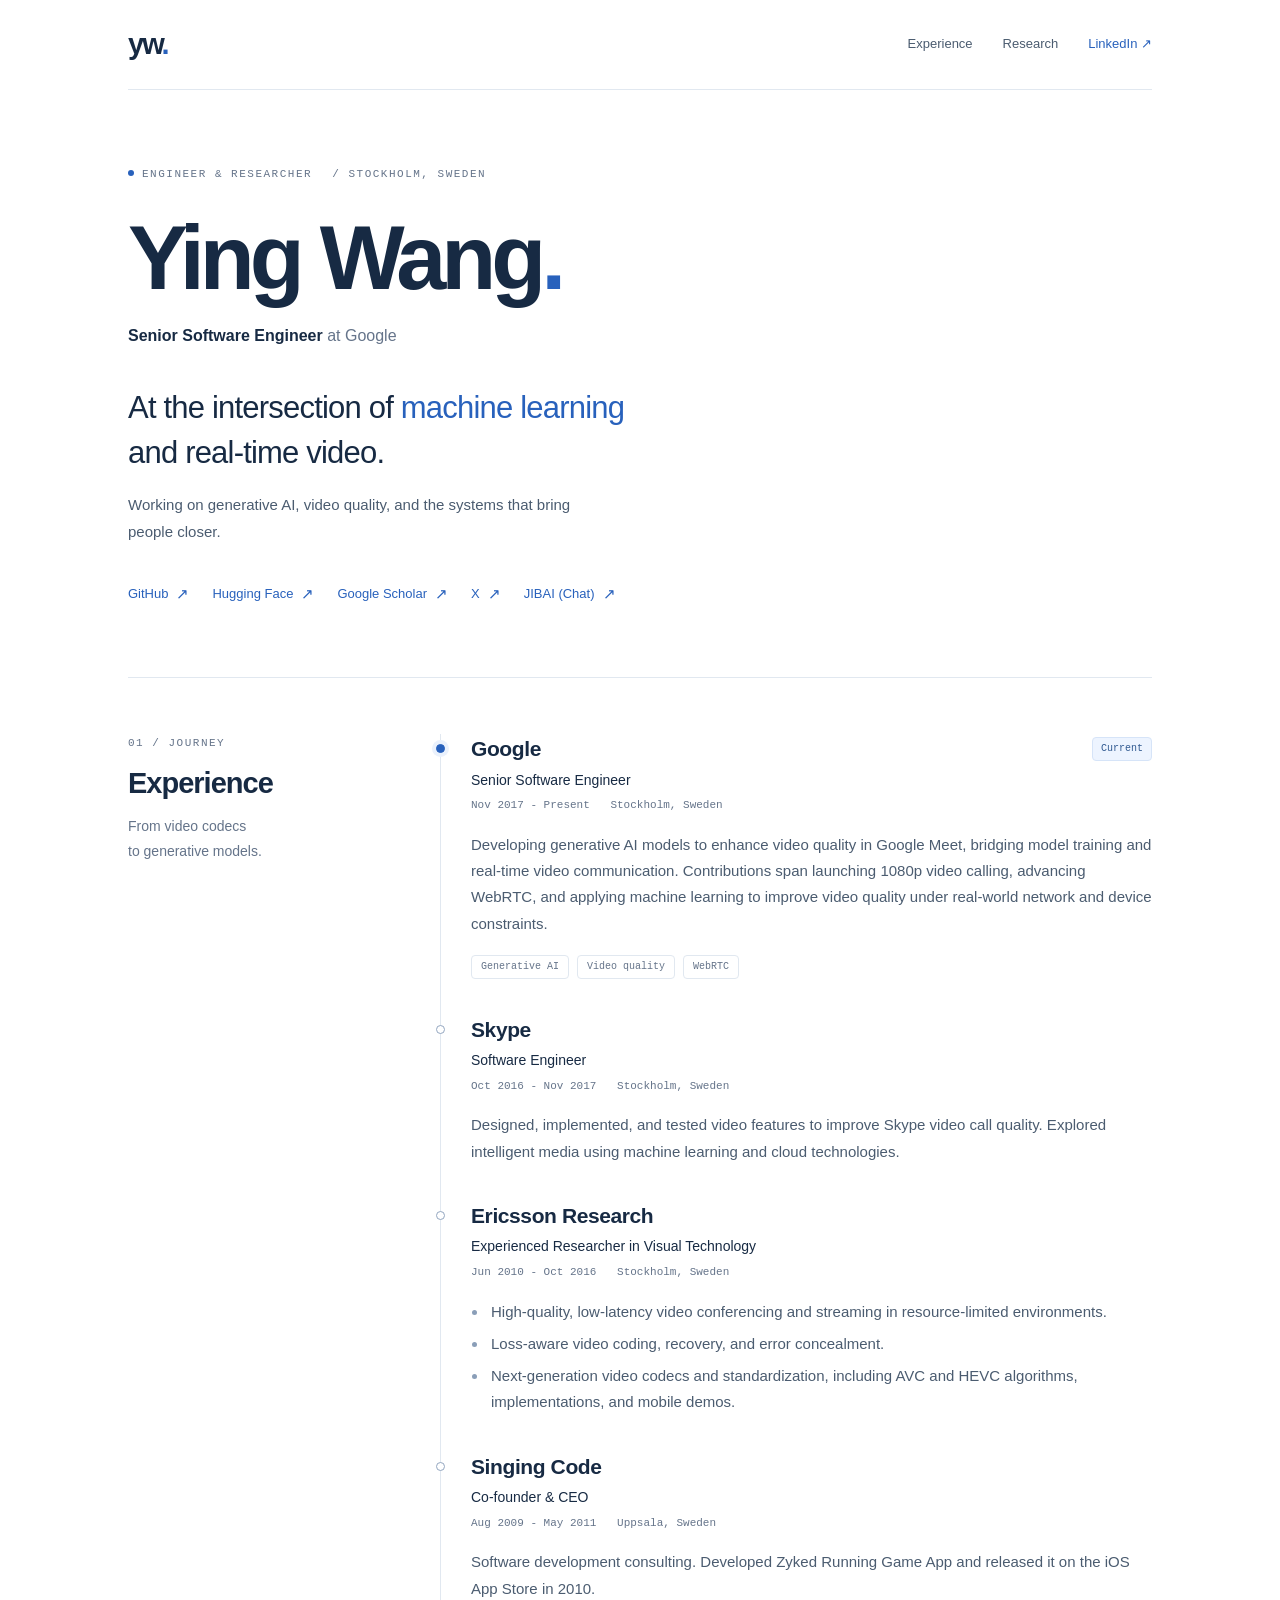
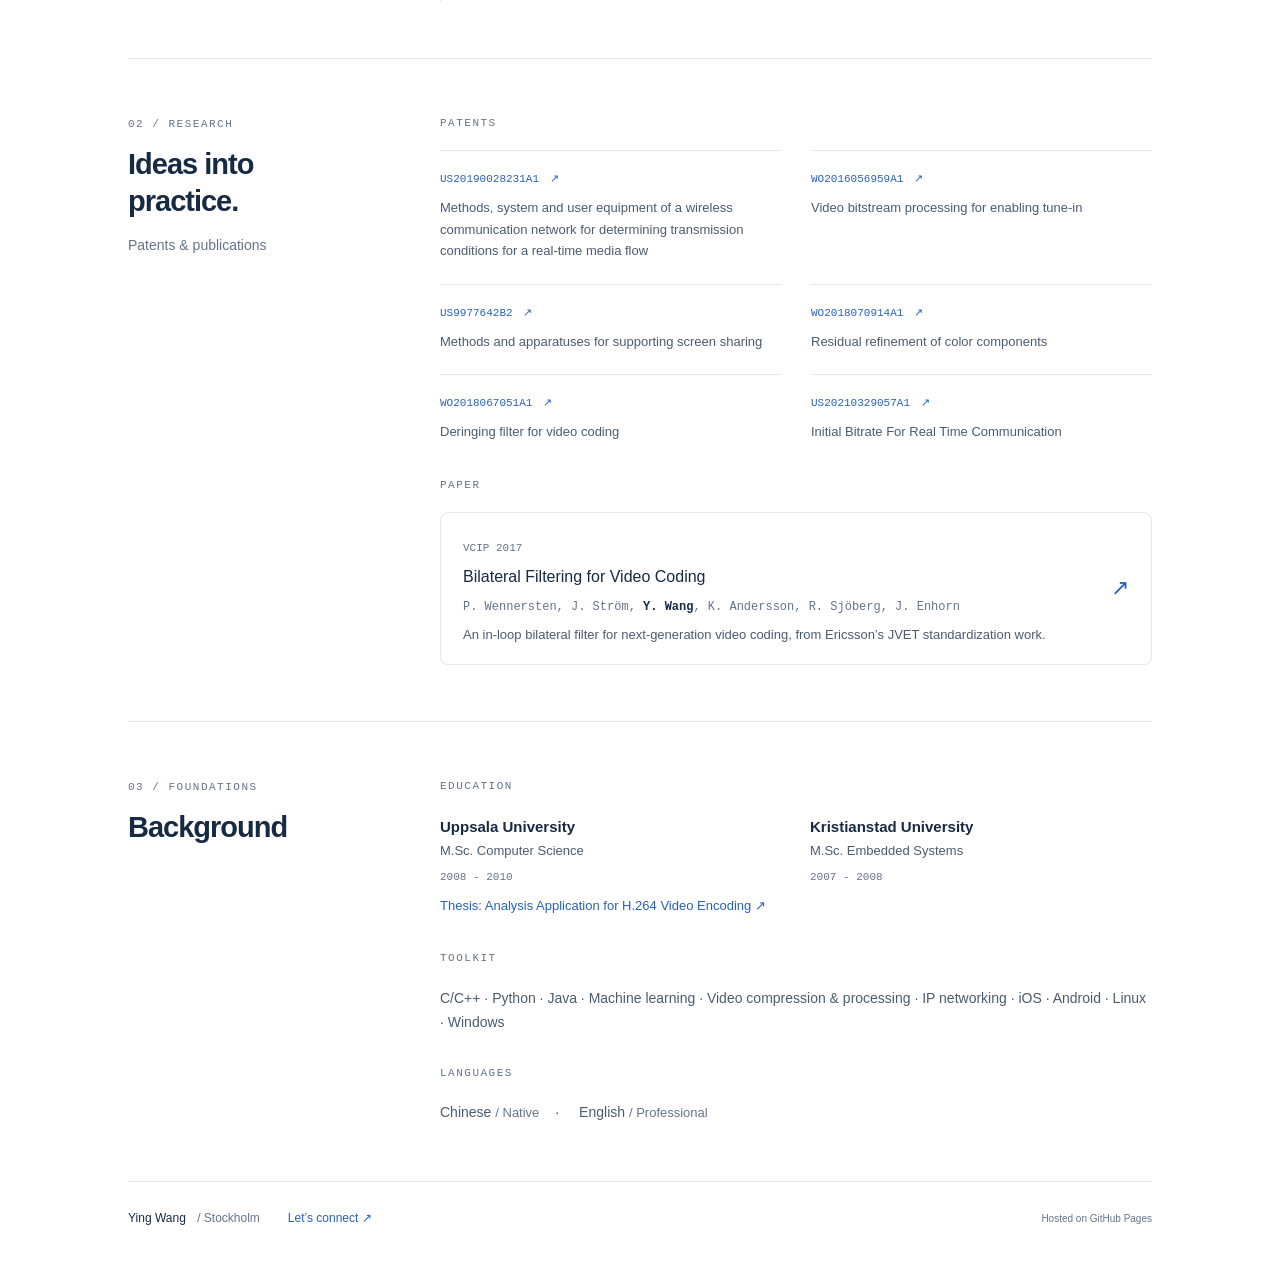
==== commit 8c0acddb: "Reframe research section: patents first, thesis under education Move the master thesis out of Public" ====
--- a/index.html
+++ b/index.html
@@ -46,14 +46,9 @@
         </div>
       </section>
       <section class="section-layout" id="research" aria-labelledby="research-title">
-        <div class="section-heading"><p class="eyebrow">02 / Research</p><h2 id="research-title">Ideas into<br> practice.</h2><p>Publications &amp; patents</p></div>
+        <div class="section-heading"><p class="eyebrow">02 / Research</p><h2 id="research-title">Ideas into<br> practice.</h2><p>Patents &amp; publications</p></div>
         <div>
-          <h3 class="subheading">Publications</h3>
-          <ul class="publications">
-            <li><a href="https://ieeexplore.ieee.org/document/8305038"><span><span class="metadata">VCIP 2017</span><span class="publication-title">Bilateral Filtering for Video Coding</span></span><span class="link-arrow" aria-hidden="true">↗</span></a></li>
-            <li><a href="https://www.diva-portal.org/smash/get/diva2:369751/FULLTEXT01.pdf"><span><span class="metadata">Master thesis</span><span class="publication-title">Analysis Application for H.264 Video Encoding</span></span><span class="link-arrow" aria-hidden="true">↗</span></a></li>
-          </ul>
-          <h3 class="subheading patent-heading">Patents</h3>
+          <h3 class="subheading">Patents</h3>
           <ul class="patents">
             <li><a href="https://patents.google.com/patent/US20190028231A1/en"><span class="metadata">US20190028231A1 <span aria-hidden="true">↗</span></span><span class="patent-title">Methods, system and user equipment of a wireless communication network for determining transmission conditions for a real-time media flow</span></a></li>
             <li><a href="https://patents.google.com/patent/WO2016056959A1/en"><span class="metadata">WO2016056959A1 <span aria-hidden="true">↗</span></span><span class="patent-title">Video bitstream processing for enabling tune-in</span></a></li>
@@ -62,11 +57,15 @@
             <li><a href="https://patents.google.com/patent/WO2018067051A1/en"><span class="metadata">WO2018067051A1 <span aria-hidden="true">↗</span></span><span class="patent-title">Deringing filter for video coding</span></a></li>
             <li><a href="https://patents.google.com/patent/US20210329057A1/en"><span class="metadata">US20210329057A1 <span aria-hidden="true">↗</span></span><span class="patent-title">Initial Bitrate For Real Time Communication</span></a></li>
           </ul>
+          <h3 class="subheading paper-heading">Paper</h3>
+          <ul class="publications">
+            <li><a href="https://ieeexplore.ieee.org/document/8305038"><span><span class="metadata">VCIP 2017</span><span class="publication-title">Bilateral Filtering for Video Coding</span><span class="publication-authors">P. Wennersten, J. Str&ouml;m, <strong>Y. Wang</strong>, K. Andersson, R. Sj&ouml;berg, J. Enhorn</span><span class="publication-note">An in-loop bilateral filter for next-generation video coding, from Ericsson&rsquo;s JVET standardization work.</span></span><span class="link-arrow" aria-hidden="true">&#8599;</span></a></li>
+          </ul>
         </div>
       </section>
       <section class="section-layout background-section" aria-labelledby="background-title">
         <div class="section-heading"><p class="eyebrow">03 / Foundations</p><h2 id="background-title">Background</h2></div>
-        <div><h3 class="subheading">Education</h3><div class="education"><article><h4>Uppsala University</h4><p>M.Sc. Computer Science</p><p class="metadata">2008 - 2010</p></article><article><h4>Kristianstad University</h4><p>M.Sc. Embedded Systems</p><p class="metadata">2007 - 2008</p></article></div><h3 class="subheading">Toolkit</h3><p class="toolkit">C/C++ · Python · Java · Machine learning · Video compression &amp; processing · IP networking · iOS · Android · Linux · Windows</p><h3 class="subheading">Languages</h3><p>Chinese <span class="language-level">/ Native</span><span class="language-separator">·</span> English <span class="language-level">/ Professional</span></p></div>
+        <div><h3 class="subheading">Education</h3><div class="education"><article><h4>Uppsala University</h4><p>M.Sc. Computer Science</p><p class="metadata">2008 - 2010</p><p class="thesis"><a href="https://www.diva-portal.org/smash/get/diva2:369751/FULLTEXT01.pdf">Thesis: Analysis Application for H.264 Video Encoding <span aria-hidden="true">&#8599;</span></a></p></article><article><h4>Kristianstad University</h4><p>M.Sc. Embedded Systems</p><p class="metadata">2007 - 2008</p></article></div><h3 class="subheading">Toolkit</h3><p class="toolkit">C/C++ · Python · Java · Machine learning · Video compression &amp; processing · IP networking · iOS · Android · Linux · Windows</p><h3 class="subheading">Languages</h3><p>Chinese <span class="language-level">/ Native</span><span class="language-separator">·</span> English <span class="language-level">/ Professional</span></p></div>
       </section>
     </main>
     <footer><p>Ying Wang <span>/ Stockholm</span></p><a href="https://www.linkedin.com/in/yingwanggg/">Let’s connect <span aria-hidden="true">↗</span></a><p class="hosting">Hosted on GitHub Pages</p></footer>
--- a/stylesheets/styles.css
+++ b/stylesheets/styles.css
@@ -67,7 +67,10 @@
 .publications a:hover { background: #f5f8ff; border-color: #9ab4dc; text-decoration: none; }
 .publication-title { display: block; font-size: 16px; line-height: 1.5; color: var(--ink); margin-top: 5px; }
 .link-arrow { font-size: 22px; }
-.patent-heading { margin-top: 34px; }
+.paper-heading { margin-top: 34px; }
+.publication-authors { display: block; font: 12px/1.7 var(--mono); color: var(--muted); margin-top: 8px; }
+.publication-authors strong { color: var(--ink); font-weight: 600; }
+.publication-note { display: block; font-size: 13px; line-height: 1.65; color: var(--body); margin-top: 6px; }
 .patents { display: grid; grid-template-columns: 1fr 1fr; gap: 22px 30px; }
 .patents li { border-top: 1px solid var(--line); padding-top: 12px; }
 .patents a { display: block; }
@@ -78,6 +81,8 @@
 .education h4 { font-size: 15px; font-weight: 550; }
 .education p { font-size: 13px; }
 .education .metadata { font-size: 11px; margin-top: 5px; }
+.thesis { margin-top: 8px; font-size: 13px; }
+.thesis a { color: var(--accent); }
 .toolkit { font-size: 14px; margin-bottom: 30px; }
 .language-level { color: var(--muted); font-size: 13px; }
 .language-separator { margin: 0 16px; }
